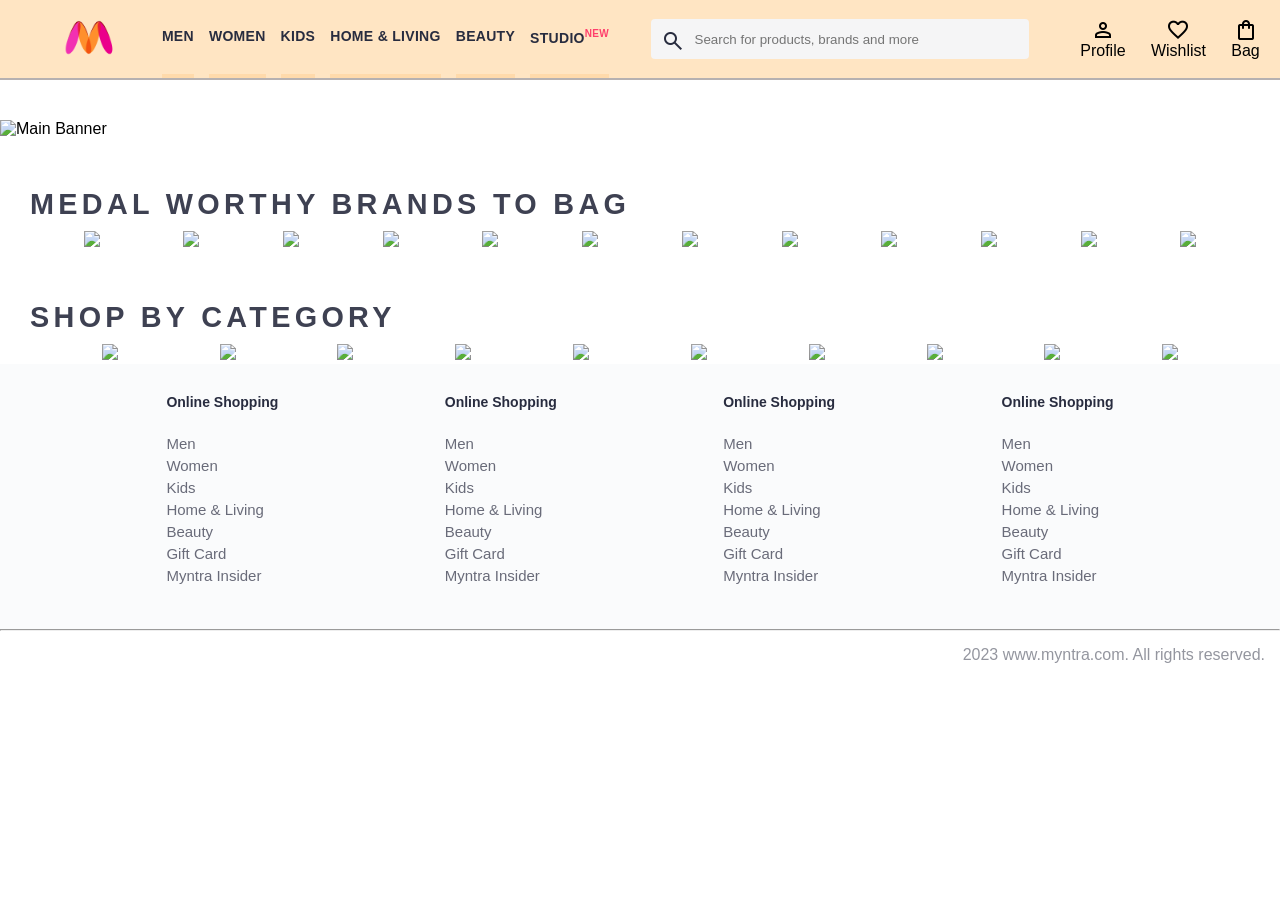
==== Myntra/index.html @ 78e8b0ec "few more previously done project" ====
<!DOCTYPE html>
<html lang="en">

<head>
    <meta charset="UTF-8">
    <meta name="viewport" content="width=device-width, initial-scale=1.0">
    <title>Myntra Clone -Yash Izate</title>
    <link rel="stylesheet" href="index.css">
    <link rel="stylesheet"
        href="https://fonts.googleapis.com/css2?family=Material+Symbols+Outlined:opsz,wght,FILL,GRAD@20..48,100..700,0..1,-50..200" />
</head>

<body>
    <header>
        <div class="logo_container">
            <a href="#"><img class="myntra_home" src="./Images/icons/myntra_logo.webp" alt="Myntra Home"></a>
        </div>
        <nav class="nav_bar">
            <a href="#">Men</a>
            <a href="#">Women</a>
            <a href="#">Kids</a>
            <a href="#">Home & Living</a>
            <a href="#">Beauty</a>
            <a href="#">Studio<sup>New</sup></a>
        </nav>
        <div class="search_bar">
            <span class="material-symbols-outlined search_icon">search</span>
            <input class="search_input" placeholder="Search for products, brands and more">
        </div>

        <div class="action_bar">
            <div class="action_container">
                <span class="material-symbols-outlined action_icon"> person </span>
                <span class="action_name">Profile</span>
            </div>
            <div class="action_container">
                <span class="material-symbols-outlined">favorite</span>
                <span class="action_name">Wishlist</span>
            </div>
            <div class="action_container">
                <span class="material-symbols-outlined">shopping_bag</span>
                <span class="action_name">Bag</span>
            </div>
        </div>
    </header>

    <main>
        <div class="banner_container">
            <img class="banner_image" src="/Images/icons/banner.jpg" alt="Main Banner">
        </div>
        <div class="category_heading">Medal Worthy Brands To Bag</div>
        <div class="category_items">
            <a href="#"><img class="sale_items" src="/Images/offers/1.png"></a>
            <a href="#"><img class="sale_items" src="/Images/offers/2.png"></a>
            <a href="#"><img class="sale_items" src="/Images/offers/3.png"></a>
            <a href="#"><img class="sale_items" src="/Images/offers/4.png"></a>
            <a href="#"><img class="sale_items" src="/Images/offers/5.png"></a>
            <a href="#"><img class="sale_items" src="/Images/offers/6.png"></a>
            <a href="#"><img class="sale_items" src="/Images/offers/7.png"></a>
            <a href="#"><img class="sale_items" src="/Images/offers/8.png"></a>
            <a href="#"><img class="sale_items" src="/Images/offers/9.png"></a>
            <a href="#"><img class="sale_items" src="/Images/offers/10.png"></a>
            <a href="#"><img class="sale_items" src="/Images/offers/11.png"></a>
            <a href="#"><img class="sale_items" src="/Images/offers/12.png"></a>
        </div>
        <div class="category_heading">Shop By Category</div>
        <div class="category_items">
            <a href="#"><img src="/Images/categories/1.jpg"></a>
            <a href="#"><img src="/Images/categories/2.jpg"></a>
            <a href="#"><img src="/Images/categories/3.jpg"></a>
            <a href="#"><img src="/Images/categories/4.jpg"></a>
            <a href="#"><img src="/Images/categories/5.jpg"></a>
            <a href="#"><img src="/Images/categories/6.jpg"></a>
            <a href="#"><img src="/Images/categories/7.jpg"></a>
            <a href="#"><img src="/Images/categories/8.jpg"></a>
            <a href="#"><img src="/Images/categories/9.jpg"></a>
            <a href="#"><img src="/Images/categories/10.jpg"></a>
        </div>
    </main>

    <footer>
        <div class="footer_container">
            <div class="footer_column">
                <h3>Online Shopping</h3>
                <a href="#">Men</a>
                <a href="#">Women</a>
                <a href="#">Kids</a>
                <a href="#">Home & Living</a>
                <a href="#">Beauty</a>
                <a href="#">Gift Card</a>
                <a href="#">Myntra Insider</a>
            </div>
            <div class="footer_column">
                <h3>Online Shopping</h3>
                <a href="#">Men</a>
                <a href="#">Women</a>
                <a href="#">Kids</a>
                <a href="#">Home & Living</a>
                <a href="#">Beauty</a>
                <a href="#">Gift Card</a>
                <a href="#">Myntra Insider</a>
            </div>
            <div class="footer_column">
                <h3>Online Shopping</h3>
                <a href="#">Men</a>
                <a href="#">Women</a>
                <a href="#">Kids</a>
                <a href="#">Home & Living</a>
                <a href="#">Beauty</a>
                <a href="#">Gift Card</a>
                <a href="#">Myntra Insider</a>
            </div>
            <div class="footer_column">
                <h3>Online Shopping</h3>
                <a href="#">Men</a>
                <a href="#">Women</a>
                <a href="#">Kids</a>
                <a href="#">Home & Living</a>
                <a href="#">Beauty</a>
                <a href="#">Gift Card</a>
                <a href="#">Myntra Insider</a>
            </div>

        </div>
        <hr>
        <div class="copyright"> 2023 www.myntra.com. All rights reserved.</div>
    </footer>

</body>

</html>
---- Myntra/index.css ----
* {
    margin: 0;
    padding: 0;
    box-sizing: border-box;
    font-family: Assistant, -apple-system, BlinkMacSystemFont, "Segoe UI", Roboto, Arial, Helvetica, sans-serif;
}

/* Css for header, navigation, action */
header {
    display: flex;
    height: 80px;
    background-color: rgb(255, 212, 156, 0.6);
    justify-content: space-between;
    align-items: center;
    border-bottom: 2px solid #b6b1b1;
    padding: 0 10px;
}

.myntra_home {
    height: 45px;
}

.logo_container {
    margin-left: 4%;
}

/* .action_bar {
    margin-right: 4%;
} */

.nav_bar {
    display: flex;
    justify-content: space-evenly;
    flex-wrap: wrap;
    gap: 15px;
}

.nav_bar a {
    font-size: 14px;
    letter-spacing: 0.3px;
    color: #282c3f;
    font-weight: 700;
    text-transform: uppercase;
    text-decoration: none;
    padding: 28px 0;
    border-bottom: 4.5px solid rgb(255, 212, 156, 0.6);

}

.nav_bar a:hover {
    border-bottom: 5px solid #f54e77;

}

.nav_bar a sup {
    color: #ff3f6c;
    font-size: 10px;
}

.search_bar {
    height: 40px;
    min-width: 200px;
    width: 30%;
    display: flex;
    align-items: center;
}

.search_icon {
    box-sizing: content-box;
    height: 20px;
    padding: 10px;
    background-color: #f5f5f6;
    color: #282c3f;
    font-weight: 300;
    border-radius: 4px 0 0 4px;
}

.search_input {
    height: 40px;
    background-color: #f5f5f6;
    color: #696e79;
    flex-grow: 1;
    border: 0;
    border-radius: 0 4px 4px 0;
}

.action_bar {
    display: flex;
    justify-content: space-evenly;
    min-width: 200px;
    gap: 15px;
}

.action_container {
    display: flex;
    flex-direction: column;
    align-items: center;
}

/*  css for main section */
.banner_container {
    margin: 40px 0;
}

.banner_image {
    width: 100%;
}

.category_heading {
    text-transform: uppercase;
    color: #3e4152;
    letter-spacing: 0.15em;
    font-size: 1.8em;
    margin: 50px 0 10px 30px;
    max-height: 5em;
    font-weight: 700;
}

.category_items {
    display: flex;
    flex-wrap: wrap;
    justify-content: space-evenly;
}

.sale_items {
    width: 100%;
    max-width: 250px;
}

.footer_container {
    padding: 30px 0 40px 0;
    background-color: #fafbfc;
    display: flex;
    justify-content: space-evenly;
    flex-wrap: wrap;
}

.footer_column h3 {
    color: #282c3f;
    font-size: 14px;
    margin-bottom: 25px;
}

.footer_column {
    display: flex;
    flex-direction: column;
}

.footer_column a {
    color: #696b79;
    font-size: 15px;
    text-decoration: none;
    padding-bottom: 5px;
}

.copyright {
    color: #94969f;
    text-align: end;
    padding: 15px;
}


@media (max-width: 768px) {
    header {
        flex-direction: column; /* Stack header items on small screens */
        height: auto;
        padding: 10px; /* Add padding for small screens */
    }

    .nav_bar {
        width: 100%;
        justify-content: space-around;
    }

    .search_bar {
        width: 100%;
        margin-top: 10px; /* Adjust spacing */
    }

    .action_bar {
        justify-content: space-around;
        width: 100%;
        margin-top: 10px;
    }
}
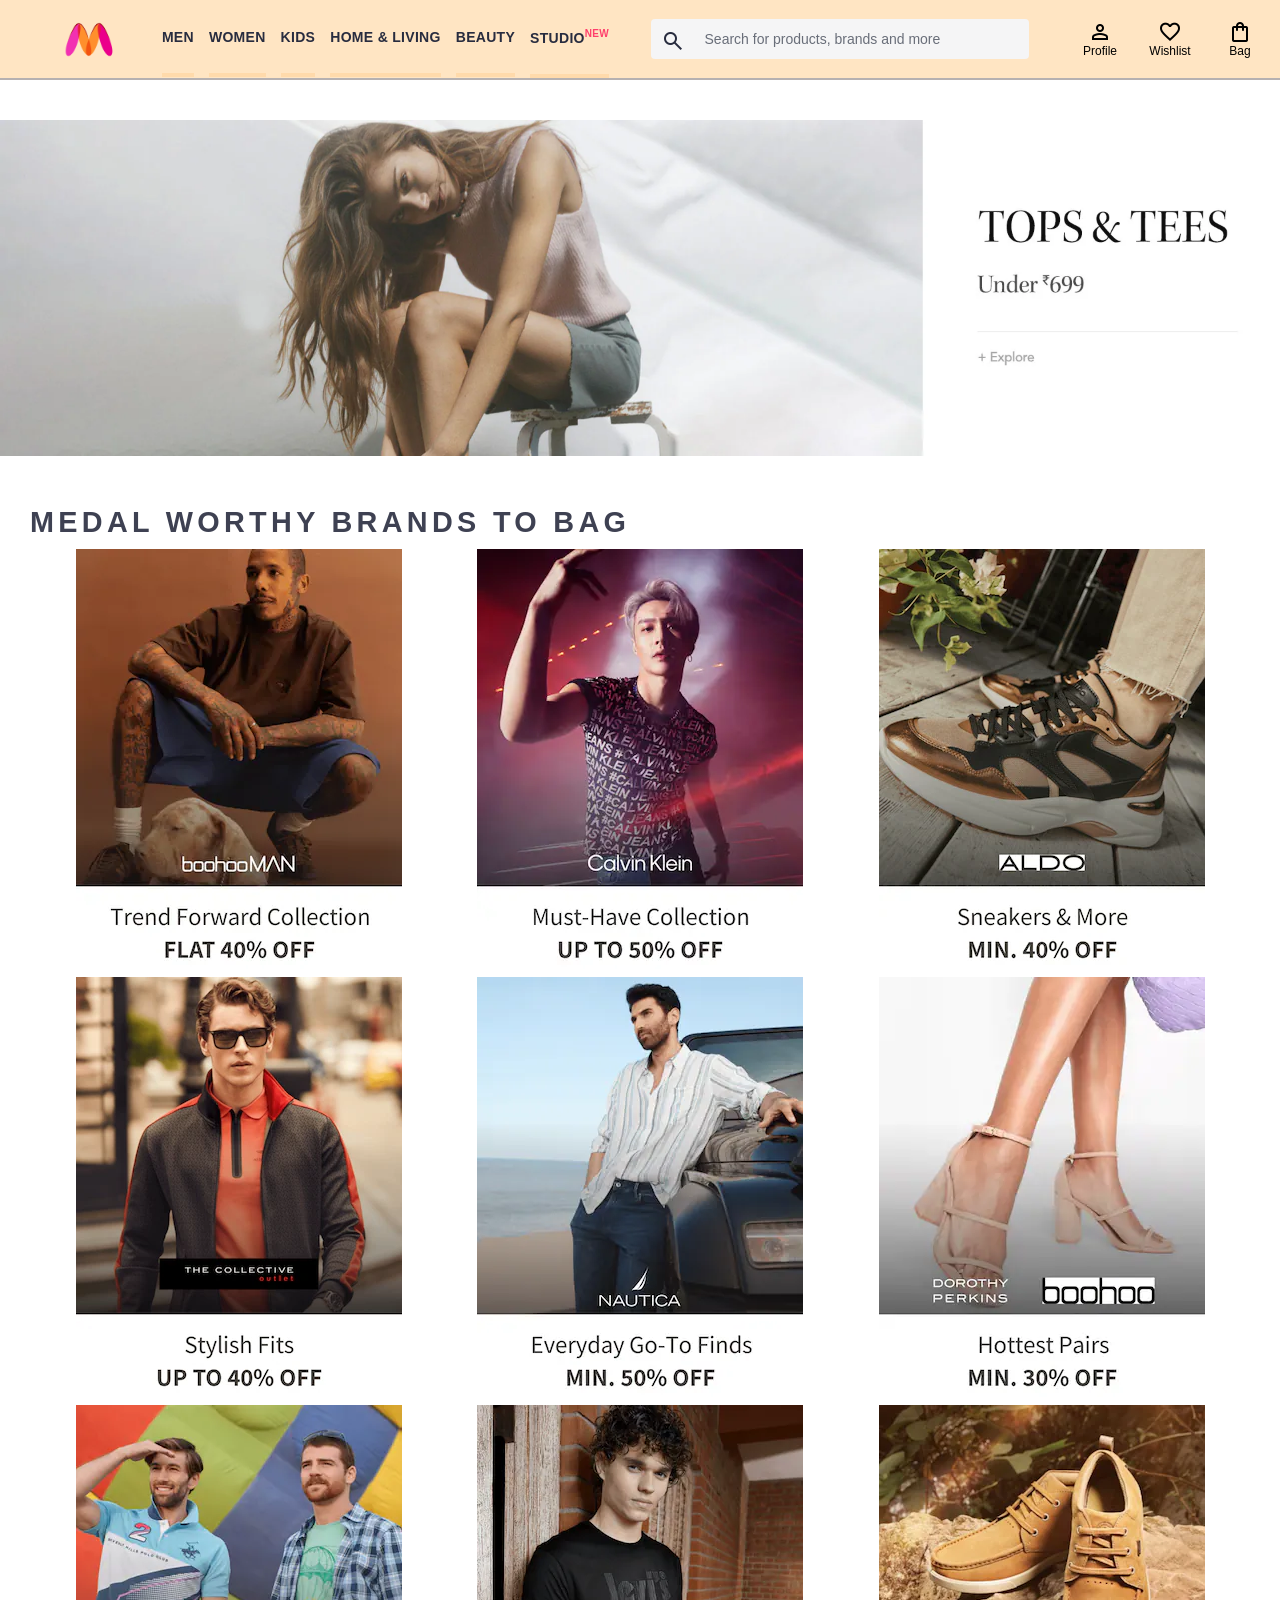
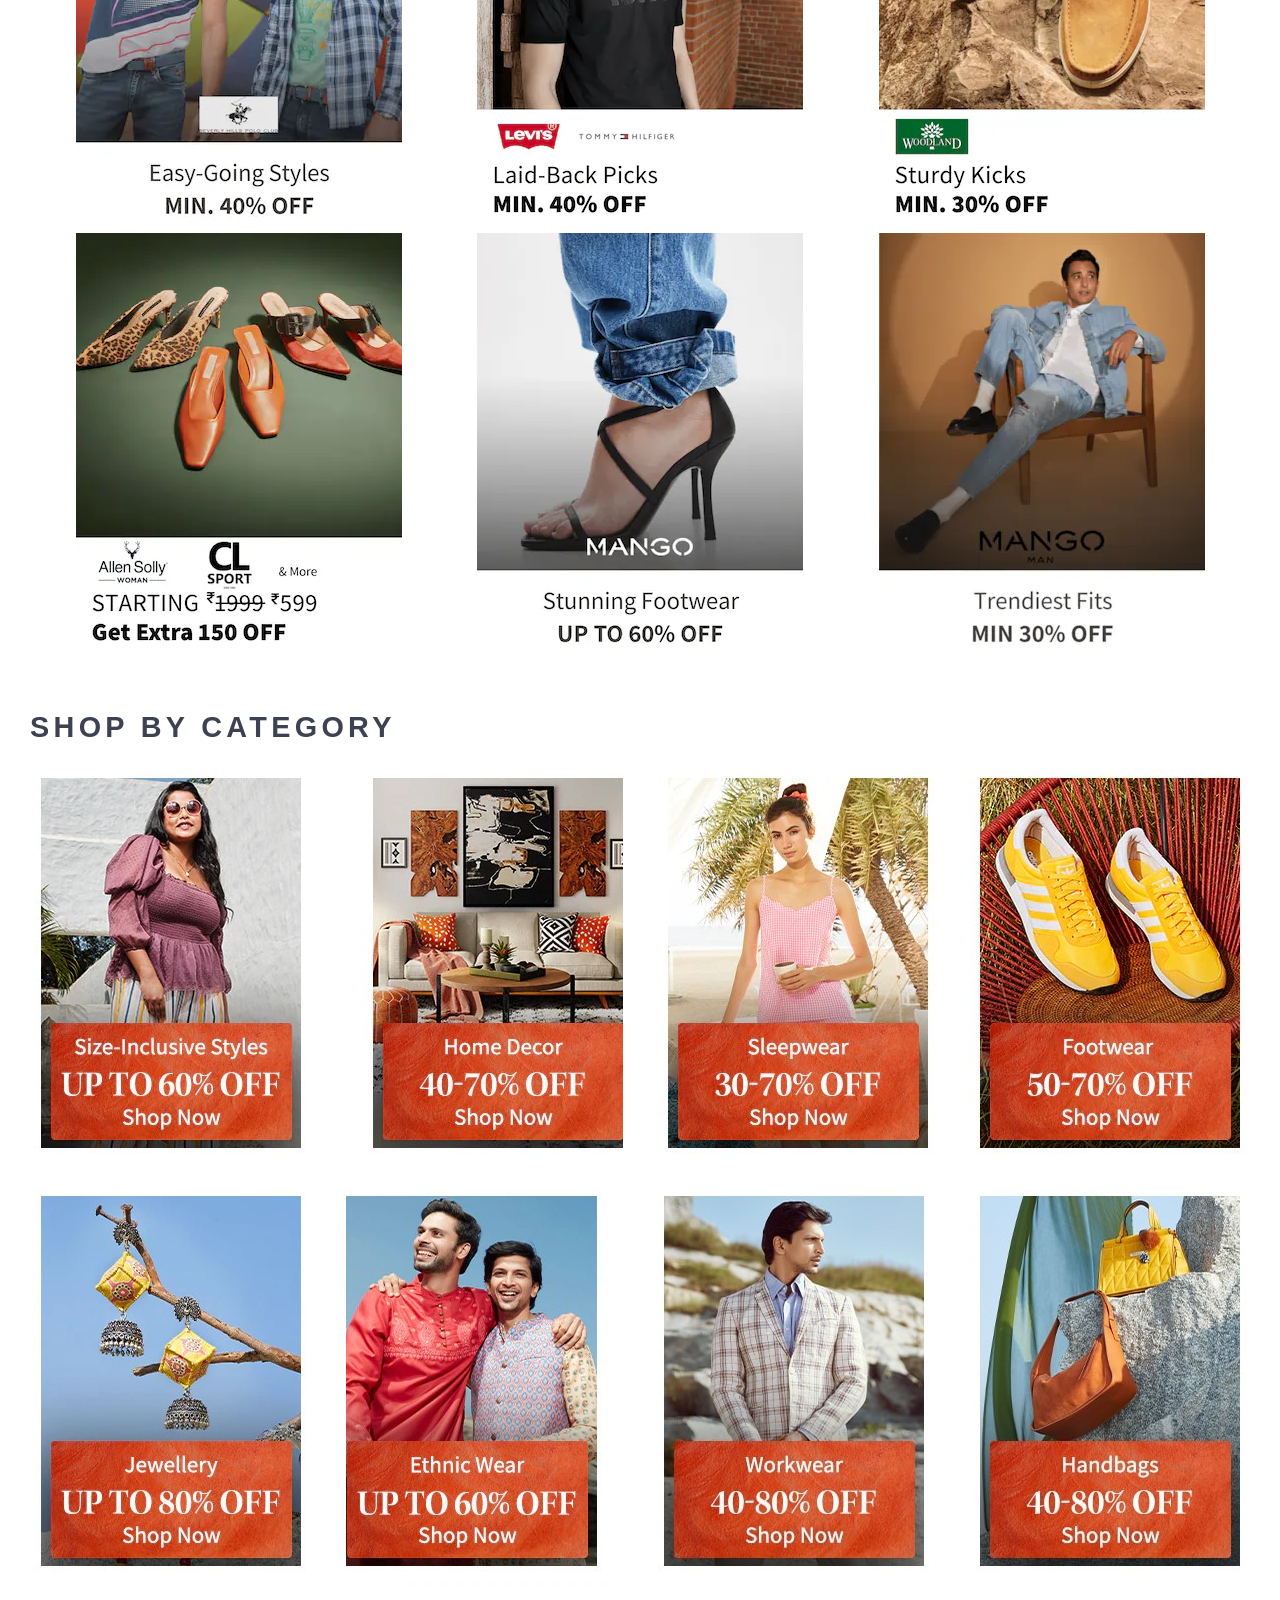
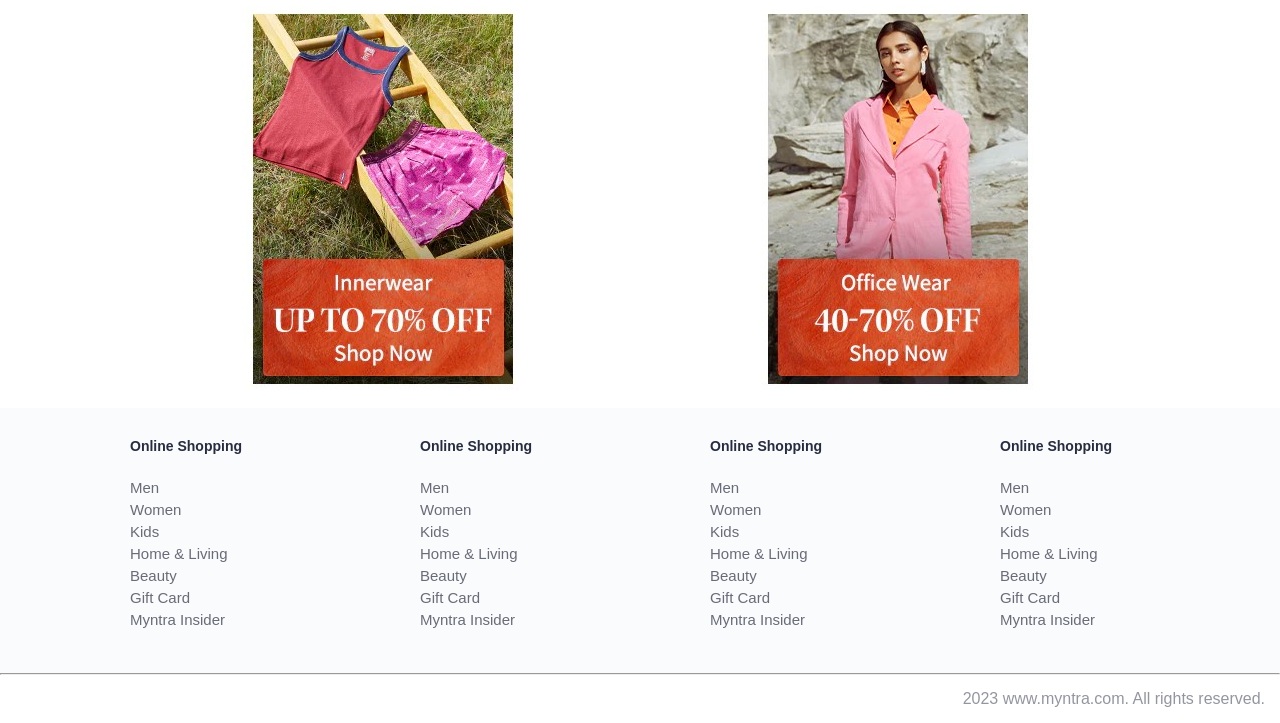
==== commit a96c007e: "fix 1" ====
--- a/Myntra/index.html
+++ b/Myntra/index.html
@@ -4,17 +4,24 @@
 <head>
     <meta charset="UTF-8">
     <meta name="viewport" content="width=device-width, initial-scale=1.0">
-    <title>Myntra Clone -Yash Izate</title>
+    <title>Myntra Clone - Yash Izate</title>
+
     <link rel="stylesheet" href="index.css">
+
     <link rel="stylesheet"
         href="https://fonts.googleapis.com/css2?family=Material+Symbols+Outlined:opsz,wght,FILL,GRAD@20..48,100..700,0..1,-50..200" />
 </head>
 
 <body>
+
     <header>
+
         <div class="logo_container">
-            <a href="#"><img class="myntra_home" src="./Images/icons/myntra_logo.webp" alt="Myntra Home"></a>
+            <a href="#">
+                <img class="myntra_home" src="./Images/icons/myntra_logo.webp" alt="Myntra Home">
+            </a>
         </div>
+
         <nav class="nav_bar">
             <a href="#">Men</a>
             <a href="#">Women</a>
@@ -23,63 +30,89 @@
             <a href="#">Beauty</a>
             <a href="#">Studio<sup>New</sup></a>
         </nav>
+
         <div class="search_bar">
             <span class="material-symbols-outlined search_icon">search</span>
             <input class="search_input" placeholder="Search for products, brands and more">
         </div>
 
         <div class="action_bar">
+
             <div class="action_container">
-                <span class="material-symbols-outlined action_icon"> person </span>
+                <span class="material-symbols-outlined action_icon">person</span>
                 <span class="action_name">Profile</span>
             </div>
+
             <div class="action_container">
                 <span class="material-symbols-outlined">favorite</span>
                 <span class="action_name">Wishlist</span>
             </div>
+
             <div class="action_container">
                 <span class="material-symbols-outlined">shopping_bag</span>
                 <span class="action_name">Bag</span>
             </div>
+
         </div>
+
     </header>
 
+
     <main>
+
         <div class="banner_container">
-            <img class="banner_image" src="/Images/icons/banner.jpg" alt="Main Banner">
+            <img class="banner_image" src="./Images/icons/banner.jpg" alt="Main Banner">
         </div>
-        <div class="category_heading">Medal Worthy Brands To Bag</div>
+
+
+        <div class="category_heading">
+            Medal Worthy Brands To Bag
+        </div>
+
         <div class="category_items">
-            <a href="#"><img class="sale_items" src="/Images/offers/1.png"></a>
-            <a href="#"><img class="sale_items" src="/Images/offers/2.png"></a>
-            <a href="#"><img class="sale_items" src="/Images/offers/3.png"></a>
-            <a href="#"><img class="sale_items" src="/Images/offers/4.png"></a>
-            <a href="#"><img class="sale_items" src="/Images/offers/5.png"></a>
-            <a href="#"><img class="sale_items" src="/Images/offers/6.png"></a>
-            <a href="#"><img class="sale_items" src="/Images/offers/7.png"></a>
-            <a href="#"><img class="sale_items" src="/Images/offers/8.png"></a>
-            <a href="#"><img class="sale_items" src="/Images/offers/9.png"></a>
-            <a href="#"><img class="sale_items" src="/Images/offers/10.png"></a>
-            <a href="#"><img class="sale_items" src="/Images/offers/11.png"></a>
-            <a href="#"><img class="sale_items" src="/Images/offers/12.png"></a>
+
+            <a href="#"><img class="sale_items" src="./Images/offers/1.png" alt=""></a>
+            <a href="#"><img class="sale_items" src="./Images/offers/2.png" alt=""></a>
+            <a href="#"><img class="sale_items" src="./Images/offers/3.png" alt=""></a>
+            <a href="#"><img class="sale_items" src="./Images/offers/4.png" alt=""></a>
+            <a href="#"><img class="sale_items" src="./Images/offers/5.png" alt=""></a>
+            <a href="#"><img class="sale_items" src="./Images/offers/6.png" alt=""></a>
+            <a href="#"><img class="sale_items" src="./Images/offers/7.png" alt=""></a>
+            <a href="#"><img class="sale_items" src="./Images/offers/8.png" alt=""></a>
+            <a href="#"><img class="sale_items" src="./Images/offers/9.png" alt=""></a>
+            <a href="#"><img class="sale_items" src="./Images/offers/10.png" alt=""></a>
+            <a href="#"><img class="sale_items" src="./Images/offers/11.png" alt=""></a>
+            <a href="#"><img class="sale_items" src="./Images/offers/12.png" alt=""></a>
+
         </div>
-        <div class="category_heading">Shop By Category</div>
+
+
+        <div class="category_heading">
+            Shop By Category
+        </div>
+
         <div class="category_items">
-            <a href="#"><img src="/Images/categories/1.jpg"></a>
-            <a href="#"><img src="/Images/categories/2.jpg"></a>
-            <a href="#"><img src="/Images/categories/3.jpg"></a>
-            <a href="#"><img src="/Images/categories/4.jpg"></a>
-            <a href="#"><img src="/Images/categories/5.jpg"></a>
-            <a href="#"><img src="/Images/categories/6.jpg"></a>
-            <a href="#"><img src="/Images/categories/7.jpg"></a>
-            <a href="#"><img src="/Images/categories/8.jpg"></a>
-            <a href="#"><img src="/Images/categories/9.jpg"></a>
-            <a href="#"><img src="/Images/categories/10.jpg"></a>
+
+            <a href="#"><img src="./Images/categories/1.jpg" alt=""></a>
+            <a href="#"><img src="./Images/categories/2.jpg" alt=""></a>
+            <a href="#"><img src="./Images/categories/3.jpg" alt=""></a>
+            <a href="#"><img src="./Images/categories/4.jpg" alt=""></a>
+            <a href="#"><img src="./Images/categories/5.jpg" alt=""></a>
+            <a href="#"><img src="./Images/categories/6.jpg" alt=""></a>
+            <a href="#"><img src="./Images/categories/7.jpg" alt=""></a>
+            <a href="#"><img src="./Images/categories/8.jpg" alt=""></a>
+            <a href="#"><img src="./Images/categories/9.jpg" alt=""></a>
+            <a href="#"><img src="./Images/categories/10.jpg" alt=""></a>
+
         </div>
+
     </main>
 
+
     <footer>
+
         <div class="footer_container">
+
             <div class="footer_column">
                 <h3>Online Shopping</h3>
                 <a href="#">Men</a>
@@ -90,6 +123,7 @@
                 <a href="#">Gift Card</a>
                 <a href="#">Myntra Insider</a>
             </div>
+
             <div class="footer_column">
                 <h3>Online Shopping</h3>
                 <a href="#">Men</a>
@@ -100,6 +134,7 @@
                 <a href="#">Gift Card</a>
                 <a href="#">Myntra Insider</a>
             </div>
+
             <div class="footer_column">
                 <h3>Online Shopping</h3>
                 <a href="#">Men</a>
@@ -110,6 +145,7 @@
                 <a href="#">Gift Card</a>
                 <a href="#">Myntra Insider</a>
             </div>
+
             <div class="footer_column">
                 <h3>Online Shopping</h3>
                 <a href="#">Men</a>
@@ -122,8 +158,13 @@
             </div>
 
         </div>
+
         <hr>
-        <div class="copyright"> 2023 www.myntra.com. All rights reserved.</div>
+
+        <div class="copyright">
+            2023 www.myntra.com. All rights reserved.
+        </div>
+
     </footer>
 
 </body>
--- a/Myntra/index.css
+++ b/Myntra/index.css
@@ -2,35 +2,56 @@
     margin: 0;
     padding: 0;
     box-sizing: border-box;
-    font-family: Assistant, -apple-system, BlinkMacSystemFont, "Segoe UI", Roboto, Arial, Helvetica, sans-serif;
-}
-
-/* Css for header, navigation, action */
+    font-family: Assistant, -apple-system, BlinkMacSystemFont, "Segoe UI",
+        Roboto, Arial, Helvetica, sans-serif;
+}
+
+html {
+    width: 100%;
+    overflow-x: hidden;
+}
+
+body {
+    width: 100%;
+    overflow-x: hidden;
+}
+
+
+/* =========================
+   HEADER
+   ========================= */
+
 header {
     display: flex;
-    height: 80px;
+    min-height: 80px;
     background-color: rgb(255, 212, 156, 0.6);
     justify-content: space-between;
     align-items: center;
     border-bottom: 2px solid #b6b1b1;
     padding: 0 10px;
+    gap: 15px;
+}
+
+.logo_container {
+    margin-left: 4%;
+    flex-shrink: 0;
 }
 
 .myntra_home {
     height: 45px;
-}
-
-.logo_container {
-    margin-left: 4%;
-}
-
-/* .action_bar {
-    margin-right: 4%;
-} */
+    width: auto;
+    display: block;
+}
+
+
+/* =========================
+   NAVIGATION
+   ========================= */
 
 .nav_bar {
     display: flex;
     justify-content: space-evenly;
+    align-items: center;
     flex-wrap: wrap;
     gap: 15px;
 }
@@ -44,12 +65,11 @@
     text-decoration: none;
     padding: 28px 0;
     border-bottom: 4.5px solid rgb(255, 212, 156, 0.6);
-
+    white-space: nowrap;
 }
 
 .nav_bar a:hover {
     border-bottom: 5px solid #f54e77;
-
 }
 
 .nav_bar a sup {
@@ -57,12 +77,18 @@
     font-size: 10px;
 }
 
+
+/* =========================
+   SEARCH BAR
+   ========================= */
+
 .search_bar {
     height: 40px;
-    min-width: 200px;
+    min-width: 0;
     width: 30%;
     display: flex;
     align-items: center;
+    flex-shrink: 1;
 }
 
 .search_icon {
@@ -73,38 +99,77 @@
     color: #282c3f;
     font-weight: 300;
     border-radius: 4px 0 0 4px;
+    flex-shrink: 0;
 }
 
 .search_input {
     height: 40px;
+    min-width: 0;
+    width: 100%;
     background-color: #f5f5f6;
     color: #696e79;
     flex-grow: 1;
     border: 0;
     border-radius: 0 4px 4px 0;
-}
+    padding: 0 10px;
+    font-size: 14px;
+    outline: none;
+}
+
+.search_input::placeholder {
+    color: #696e79;
+}
+
+
+/* =========================
+   ACTION BAR
+   ========================= */
 
 .action_bar {
     display: flex;
     justify-content: space-evenly;
+    align-items: center;
     min-width: 200px;
     gap: 15px;
+    flex-shrink: 0;
 }
 
 .action_container {
     display: flex;
     flex-direction: column;
     align-items: center;
-}
-
-/*  css for main section */
+    justify-content: center;
+    min-width: 50px;
+}
+
+.action_icon {
+    display: block;
+}
+
+.action_name {
+    font-size: 12px;
+}
+
+
+/* =========================
+   MAIN SECTION
+   ========================= */
+
 .banner_container {
+    width: 100%;
     margin: 40px 0;
 }
 
 .banner_image {
     width: 100%;
-}
+    height: auto;
+    display: block;
+}
+
+
+/* =========================
+   CATEGORY HEADINGS
+   ========================= */
 
 .category_heading {
     text-transform: uppercase;
@@ -116,10 +181,28 @@
     font-weight: 700;
 }
 
+
+/* =========================
+   CATEGORY ITEMS
+   ========================= */
+
 .category_items {
+    width: 100%;
     display: flex;
     flex-wrap: wrap;
     justify-content: space-evenly;
+    align-items: flex-start;
+}
+
+.category_items a {
+    display: block;
+    max-width: 100%;
+}
+
+.category_items img {
+    max-width: 100%;
+    height: auto;
+    display: block;
 }
 
 .sale_items {
@@ -127,23 +210,30 @@
     max-width: 250px;
 }
 
+
+/* =========================
+   FOOTER
+   ========================= */
+
 .footer_container {
-    padding: 30px 0 40px 0;
+    padding: 30px 20px 40px 20px;
     background-color: #fafbfc;
     display: flex;
     justify-content: space-evenly;
     flex-wrap: wrap;
+    gap: 30px;
+}
+
+.footer_column {
+    display: flex;
+    flex-direction: column;
+    min-width: 150px;
 }
 
 .footer_column h3 {
     color: #282c3f;
     font-size: 14px;
     margin-bottom: 25px;
-}
-
-.footer_column {
-    display: flex;
-    flex-direction: column;
 }
 
 .footer_column a {
@@ -153,6 +243,10 @@
     padding-bottom: 5px;
 }
 
+.footer_column a:hover {
+    color: #282c3f;
+}
+
 .copyright {
     color: #94969f;
     text-align: end;
@@ -160,26 +254,285 @@
 }
 
 
+/* =========================
+   TABLET
+   ========================= */
+
+@media (max-width: 1024px) {
+
+    header {
+        gap: 10px;
+    }
+
+    .logo_container {
+        margin-left: 2%;
+    }
+
+    .nav_bar {
+        gap: 10px;
+    }
+
+    .nav_bar a {
+        font-size: 13px;
+    }
+
+    .search_bar {
+        width: 25%;
+    }
+
+    .action_bar {
+        min-width: 170px;
+        gap: 8px;
+    }
+
+    .category_heading {
+        font-size: 1.6em;
+        margin-left: 25px;
+    }
+
+    .footer_container {
+        gap: 25px;
+    }
+}
+
+
+/* =========================
+   MOBILE
+   ========================= */
+
 @media (max-width: 768px) {
+
     header {
-        flex-direction: column; /* Stack header items on small screens */
+        flex-direction: column;
         height: auto;
-        padding: 10px; /* Add padding for small screens */
-    }
+        min-height: auto;
+        padding: 15px 10px;
+        gap: 15px;
+    }
+
+
+    /* Logo */
+
+    .logo_container {
+        margin-left: 0;
+    }
+
+    .myntra_home {
+        height: 45px;
+    }
+
+
+    /* Navigation */
 
     .nav_bar {
         width: 100%;
-        justify-content: space-around;
-    }
+        justify-content: center;
+        gap: 8px 18px;
+    }
+
+    .nav_bar a {
+        font-size: 12px;
+        padding: 8px 0;
+        border-bottom: 3px solid rgb(255, 212, 156, 0.6);
+    }
+
+    .nav_bar a:hover {
+        border-bottom: 3px solid #f54e77;
+    }
+
+
+    /* Search */
 
     .search_bar {
         width: 100%;
-        margin-top: 10px; /* Adjust spacing */
-    }
+        height: 40px;
+        margin-top: 0;
+    }
+
+    .search_input {
+        font-size: 13px;
+    }
+
+
+    /* Actions */
 
     .action_bar {
+        width: 100%;
+        min-width: 0;
         justify-content: space-around;
-        width: 100%;
-        margin-top: 10px;
-    }
-}
+        gap: 10px;
+        margin-top: 0;
+    }
+
+
+    /* Banner */
+
+    .banner_container {
+        margin: 20px 0;
+    }
+
+
+    /* Headings */
+
+    .category_heading {
+        font-size: 1.35em;
+        letter-spacing: 0.1em;
+        margin: 35px 15px 15px 15px;
+        line-height: 1.4;
+        max-height: none;
+    }
+
+
+    /* Category images */
+
+    .category_items {
+        gap: 10px 0;
+    }
+
+    .sale_items {
+        max-width: 180px;
+    }
+
+
+    /* Footer */
+
+    .footer_container {
+        padding: 30px 15px;
+        gap: 30px 20px;
+        justify-content: space-around;
+    }
+
+    .footer_column {
+        width: 40%;
+        min-width: 130px;
+    }
+
+    .footer_column h3 {
+        margin-bottom: 15px;
+    }
+
+    .footer_column a {
+        font-size: 14px;
+    }
+
+    .copyright {
+        font-size: 12px;
+        text-align: center;
+        padding: 15px 10px;
+    }
+}
+
+
+/* =========================
+   SMALL MOBILE
+   ========================= */
+
+@media (max-width: 480px) {
+
+    header {
+        padding: 12px 8px;
+        gap: 12px;
+    }
+
+    .myntra_home {
+        height: 40px;
+    }
+
+
+    /* Navigation */
+
+    .nav_bar {
+        gap: 6px 12px;
+    }
+
+    .nav_bar a {
+        font-size: 11px;
+        letter-spacing: 0.2px;
+    }
+
+    .nav_bar a sup {
+        font-size: 8px;
+    }
+
+
+    /* Search */
+
+    .search_bar {
+        height: 38px;
+    }
+
+    .search_icon {
+        height: 18px;
+        padding: 10px;
+    }
+
+    .search_input {
+        height: 38px;
+        font-size: 12px;
+    }
+
+
+    /* Actions */
+
+    .action_bar {
+        gap: 5px;
+    }
+
+    .action_container {
+        min-width: 45px;
+    }
+
+    .action_name {
+        font-size: 11px;
+    }
+
+
+    /* Banner */
+
+    .banner_container {
+        margin: 15px 0;
+    }
+
+
+    /* Headings */
+
+    .category_heading {
+        font-size: 1.15em;
+        letter-spacing: 0.08em;
+        margin: 30px 12px 12px 12px;
+    }
+
+
+    /* Offers */
+
+    .sale_items {
+        max-width: 150px;
+    }
+
+
+    /* Footer */
+
+    .footer_container {
+        padding: 25px 10px;
+        gap: 25px 10px;
+    }
+
+    .footer_column {
+        width: 45%;
+        min-width: 120px;
+    }
+
+    .footer_column h3 {
+        font-size: 13px;
+        margin-bottom: 12px;
+    }
+
+    .footer_column a {
+        font-size: 13px;
+        padding-bottom: 4px;
+    }
+
+    .copyright {
+        font-size: 11px;
+    }
+}
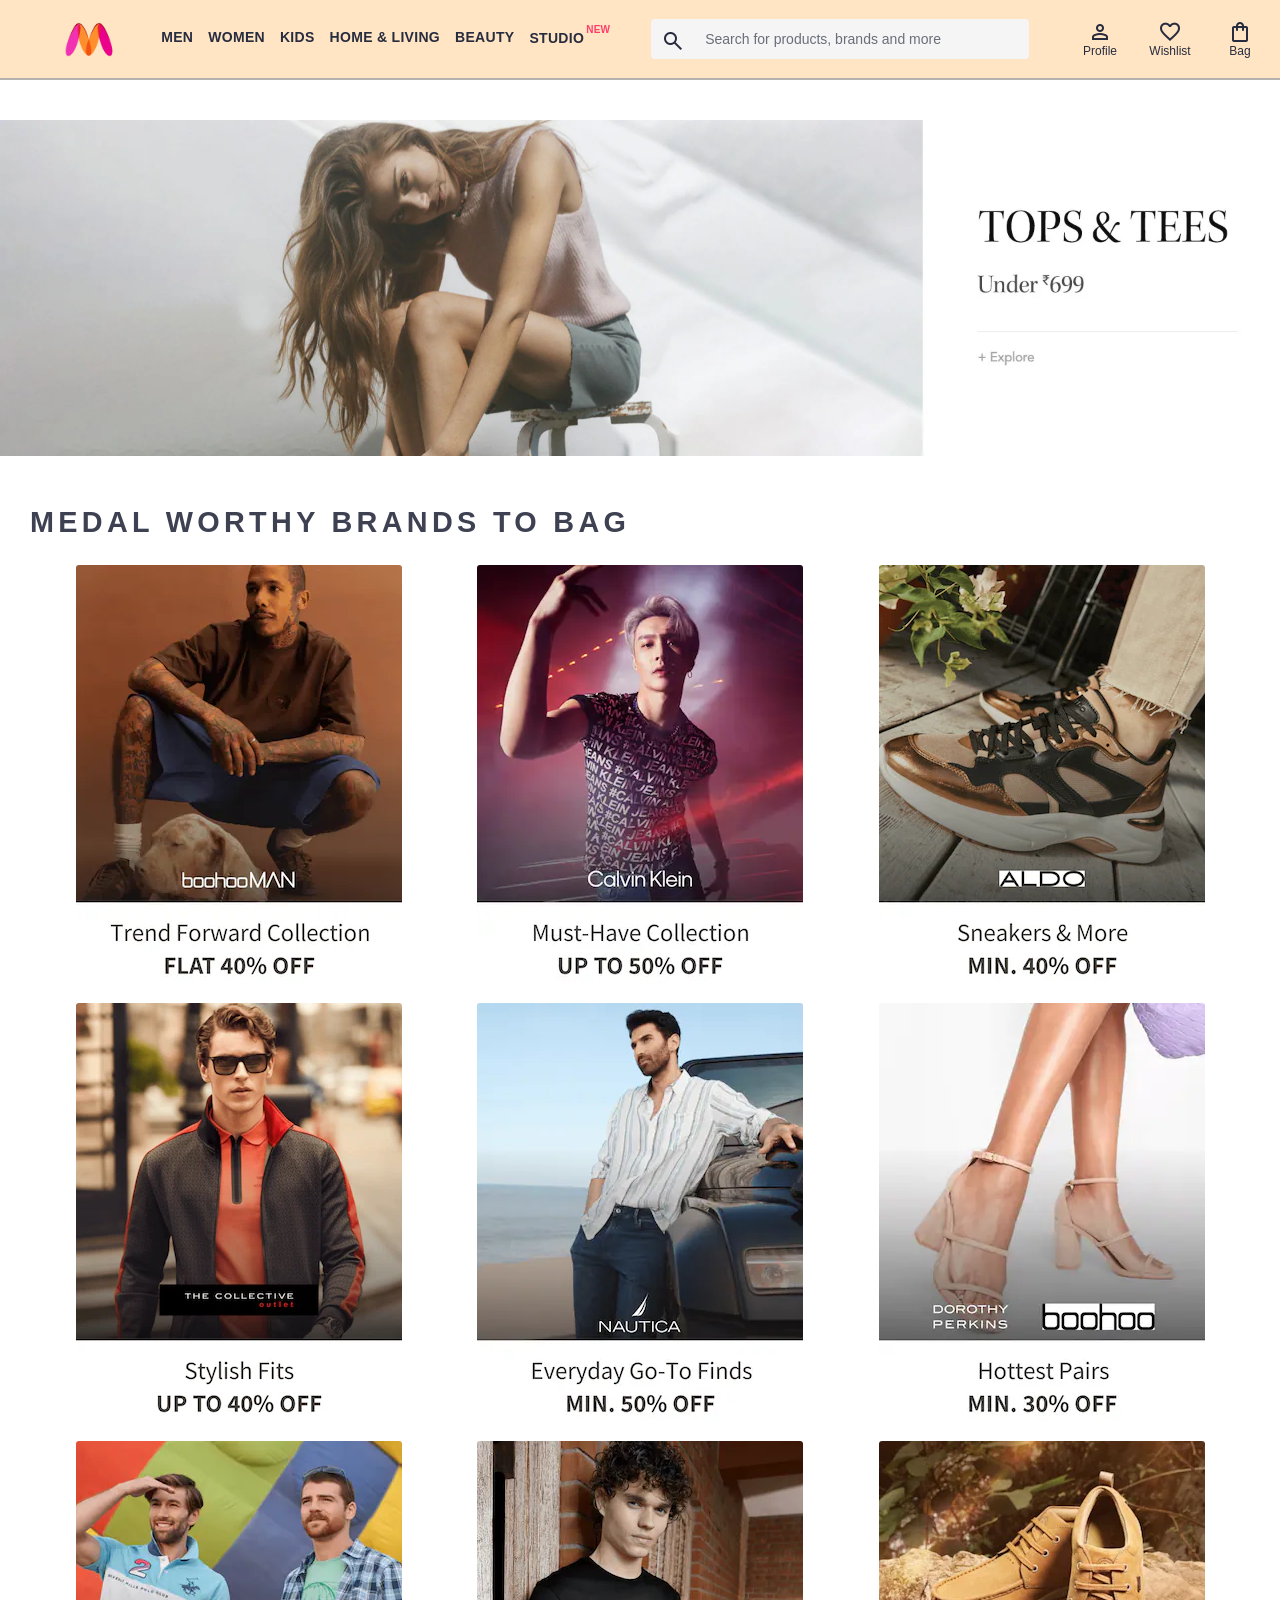
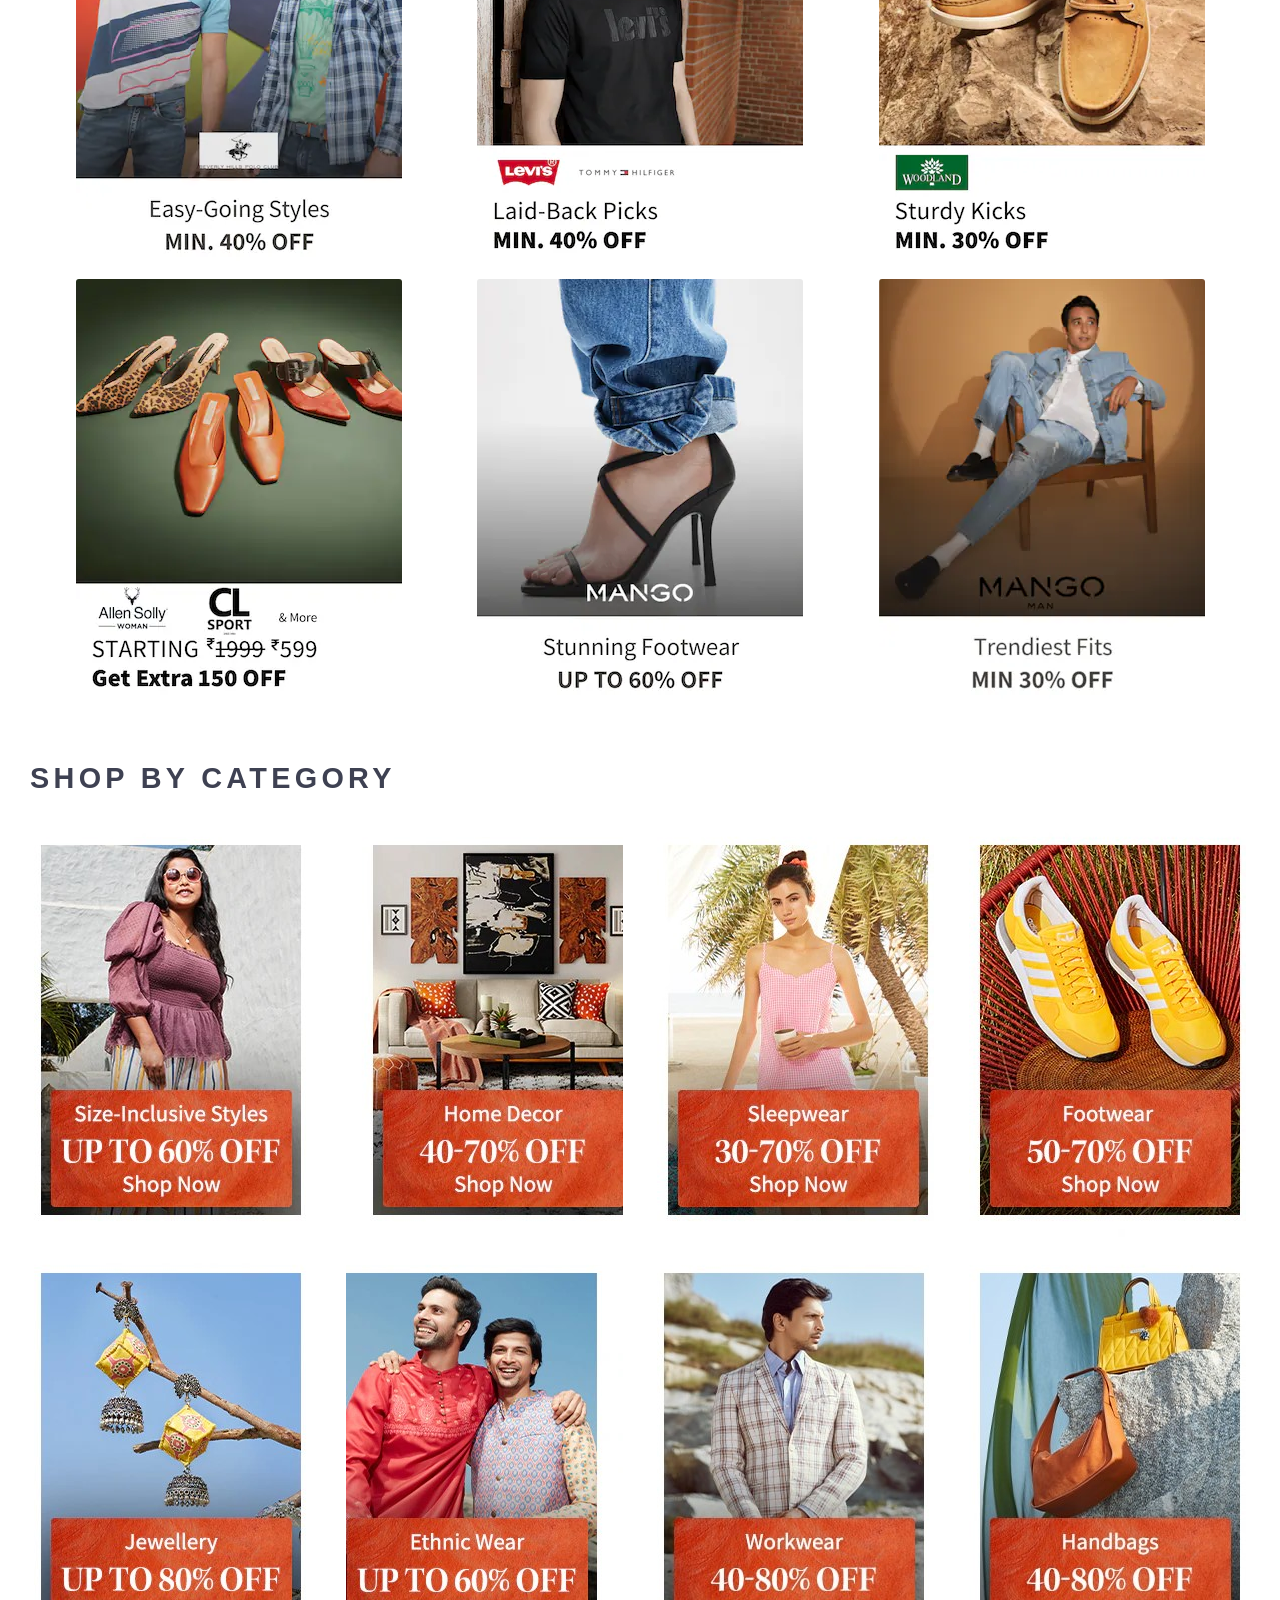
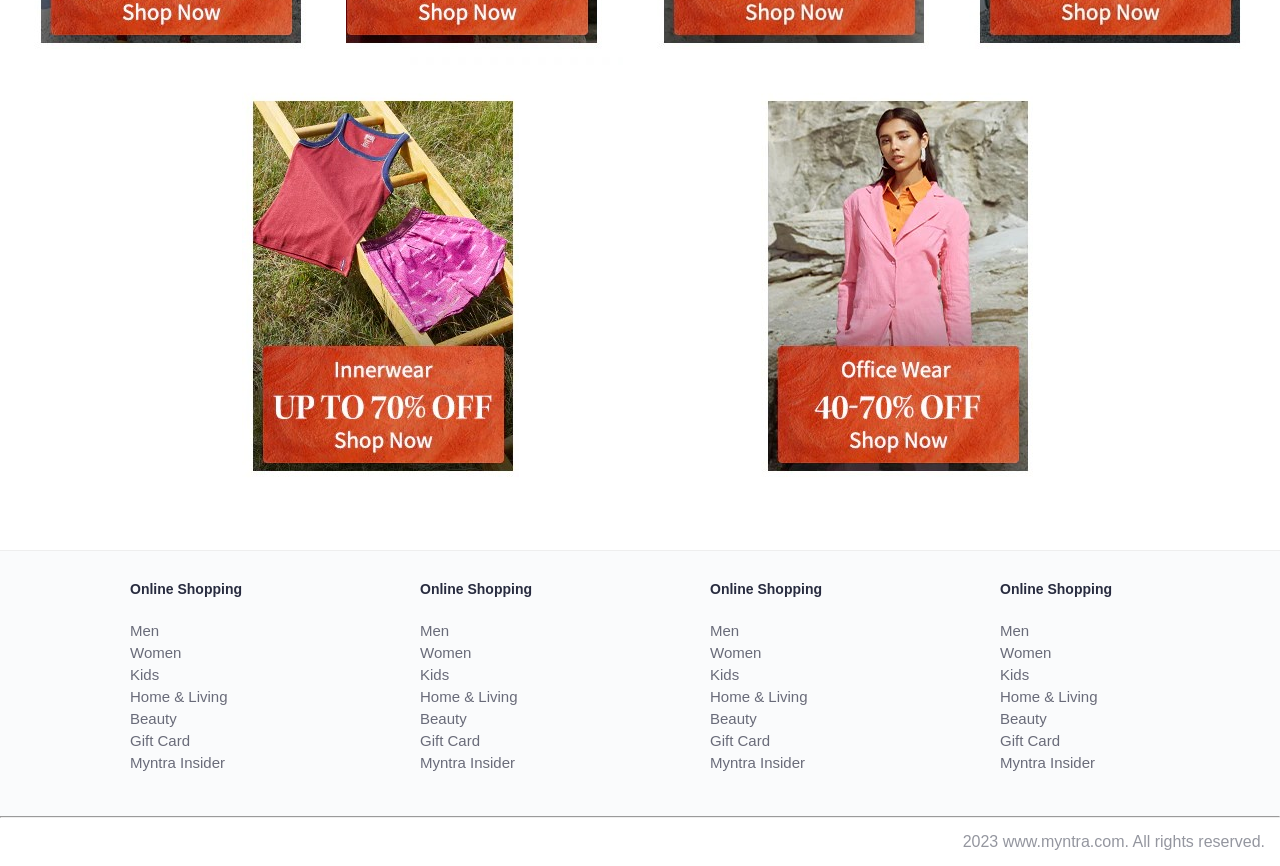
==== commit 481be247: "fix 2" ====
--- a/Myntra/index.html
+++ b/Myntra/index.html
@@ -166,7 +166,7 @@
         </div>
 
     </footer>
-
+    <script src="index.js"></script>
 </body>
 
 </html>
--- a/Myntra/index.css
+++ b/Myntra/index.css
@@ -1,3 +1,7 @@
+/* =========================================================
+   GLOBAL RESET
+   ========================================================= */
+
 * {
     margin: 0;
     padding: 0;
@@ -8,18 +12,40 @@
 
 html {
     width: 100%;
+    scroll-behavior: smooth;
     overflow-x: hidden;
 }
 
 body {
     width: 100%;
     overflow-x: hidden;
-}
-
-
-/* =========================
+    color: #282c3f;
+    background-color: #ffffff;
+}
+
+
+/* =========================================================
+   PAGE LOAD ANIMATION
+   ========================================================= */
+
+body {
+    animation: pageFadeIn 0.7s ease-out;
+}
+
+@keyframes pageFadeIn {
+    from {
+        opacity: 0;
+    }
+
+    to {
+        opacity: 1;
+    }
+}
+
+
+/* =========================================================
    HEADER
-   ========================= */
+   ========================================================= */
 
 header {
     display: flex;
@@ -30,7 +56,34 @@
     border-bottom: 2px solid #b6b1b1;
     padding: 0 10px;
     gap: 15px;
-}
+
+    /*
+        Keeps the header available while scrolling.
+        The slight blur gives it a modern e-commerce feel.
+    */
+    position: sticky;
+    top: 0;
+    z-index: 1000;
+
+    backdrop-filter: blur(10px);
+    -webkit-backdrop-filter: blur(10px);
+
+    transition:
+        background-color 0.3s ease,
+        box-shadow 0.3s ease;
+}
+
+
+/* Header subtle hover/focus feel */
+
+header:hover {
+    background-color: rgba(255, 212, 156, 0.75);
+}
+
+
+/* =========================================================
+   LOGO
+   ========================================================= */
 
 .logo_container {
     margin-left: 4%;
@@ -41,12 +94,21 @@
     height: 45px;
     width: auto;
     display: block;
-}
-
-
-/* =========================
+
+    transition:
+        transform 0.3s ease,
+        filter 0.3s ease;
+}
+
+.myntra_home:hover {
+    transform: scale(1.08);
+    filter: drop-shadow(0 4px 6px rgba(0, 0, 0, 0.12));
+}
+
+
+/* =========================================================
    NAVIGATION
-   ========================= */
+   ========================================================= */
 
 .nav_bar {
     display: flex;
@@ -57,80 +119,184 @@
 }
 
 .nav_bar a {
+    position: relative;
+
     font-size: 14px;
     letter-spacing: 0.3px;
     color: #282c3f;
     font-weight: 700;
     text-transform: uppercase;
     text-decoration: none;
+
     padding: 28px 0;
-    border-bottom: 4.5px solid rgb(255, 212, 156, 0.6);
+
+    border-bottom: 4.5px solid transparent;
+
     white-space: nowrap;
+
+    transition:
+        color 0.25s ease,
+        transform 0.25s ease;
+}
+
+
+/*
+    Instead of abruptly changing the border,
+    create an animated underline.
+*/
+
+.nav_bar a::after {
+    content: "";
+
+    position: absolute;
+    left: 0;
+    bottom: 0;
+
+    width: 0;
+    height: 4px;
+
+    background-color: #f54e77;
+
+    transition: width 0.3s ease;
 }
 
 .nav_bar a:hover {
-    border-bottom: 5px solid #f54e77;
-}
+    color: #f54e77;
+    transform: translateY(-2px);
+}
+
+.nav_bar a:hover::after {
+    width: 100%;
+}
+
+
+/* New badge */
 
 .nav_bar a sup {
     color: #ff3f6c;
     font-size: 10px;
-}
-
-
-/* =========================
+
+    position: relative;
+    top: -4px;
+    margin-left: 2px;
+
+    transition: transform 0.25s ease;
+}
+
+.nav_bar a:hover sup {
+    transform: translateY(-2px);
+}
+
+
+/* =========================================================
    SEARCH BAR
-   ========================= */
+   ========================================================= */
 
 .search_bar {
     height: 40px;
     min-width: 0;
     width: 30%;
+
     display: flex;
     align-items: center;
+
     flex-shrink: 1;
+
+    transition:
+        transform 0.3s ease,
+        box-shadow 0.3s ease;
 }
 
 .search_icon {
     box-sizing: content-box;
+
     height: 20px;
     padding: 10px;
+
     background-color: #f5f5f6;
     color: #282c3f;
+
     font-weight: 300;
+
     border-radius: 4px 0 0 4px;
+
     flex-shrink: 0;
+
+    transition:
+        color 0.3s ease,
+        background-color 0.3s ease;
 }
 
 .search_input {
     height: 40px;
     min-width: 0;
     width: 100%;
+
     background-color: #f5f5f6;
     color: #696e79;
+
     flex-grow: 1;
+
     border: 0;
     border-radius: 0 4px 4px 0;
+
     padding: 0 10px;
+
     font-size: 14px;
+
     outline: none;
+
+    transition:
+        background-color 0.3s ease,
+        box-shadow 0.3s ease;
+}
+
+
+/*
+    The :focus-within selector activates the entire search
+    container when the input is selected.
+*/
+
+.search_bar:focus-within {
+    transform: scale(1.02);
+}
+
+.search_bar:focus-within .search_icon {
+    color: #ff3f6c;
+    background-color: #eeeeef;
+}
+
+.search_bar:focus-within .search_input {
+    background-color: #ffffff;
+
+    box-shadow:
+        0 0 0 1px rgba(255, 63, 108, 0.25),
+        0 4px 12px rgba(0, 0, 0, 0.08);
 }
 
 .search_input::placeholder {
     color: #696e79;
-}
-
-
-/* =========================
+
+    transition: opacity 0.25s ease;
+}
+
+.search_input:focus::placeholder {
+    opacity: 0.45;
+}
+
+
+/* =========================================================
    ACTION BAR
-   ========================= */
+   ========================================================= */
 
 .action_bar {
     display: flex;
     justify-content: space-evenly;
     align-items: center;
+
     min-width: 200px;
     gap: 15px;
+
     flex-shrink: 0;
 }
 
@@ -139,71 +305,228 @@
     flex-direction: column;
     align-items: center;
     justify-content: center;
+
     min-width: 50px;
-}
-
-.action_icon {
-    display: block;
+
+    cursor: pointer;
+
+    transition:
+        transform 0.25s ease,
+        color 0.25s ease;
+}
+
+.action_container span:first-child {
+    transition:
+        transform 0.3s ease,
+        color 0.3s ease;
+}
+
+.action_container:hover {
+    color: #ff3f6c;
+    transform: translateY(-3px);
+}
+
+.action_container:hover span:first-child {
+    transform: scale(1.15);
+    color: #ff3f6c;
 }
 
 .action_name {
     font-size: 12px;
-}
-
-
-/* =========================
-   MAIN SECTION
-   ========================= */
+
+    transition:
+        color 0.25s ease;
+}
+
+
+/* =========================================================
+   MAIN / BANNER
+   ========================================================= */
 
 .banner_container {
     width: 100%;
     margin: 40px 0;
+
+    overflow: hidden;
+
+    /*
+        Gives the banner a clean entrance.
+    */
+    animation: bannerEntrance 0.9s ease-out;
+}
+
+@keyframes bannerEntrance {
+    from {
+        opacity: 0;
+        transform: translateY(15px);
+    }
+
+    to {
+        opacity: 1;
+        transform: translateY(0);
+    }
 }
 
 .banner_image {
     width: 100%;
     height: auto;
+
     display: block;
-}
-
-
-/* =========================
+
+    transition:
+        transform 0.6s cubic-bezier(0.2, 0.8, 0.2, 1),
+        filter 0.4s ease;
+}
+
+
+/*
+    Very subtle zoom.
+    It activates only when the user interacts with the banner.
+*/
+
+.banner_container:hover .banner_image {
+    transform: scale(1.015);
+}
+
+
+/* =========================================================
    CATEGORY HEADINGS
-   ========================= */
+   ========================================================= */
 
 .category_heading {
     text-transform: uppercase;
+
     color: #3e4152;
+
     letter-spacing: 0.15em;
+
     font-size: 1.8em;
+
     margin: 50px 0 10px 30px;
+
     max-height: 5em;
+
     font-weight: 700;
-}
-
-
-/* =========================
+
+    position: relative;
+
+    /*
+        Heading entrance animation.
+    */
+  
+}
+
+
+/*
+    Small animated accent underneath the heading.
+*/
+
+.category_heading::after {
+    content: "";
+
+    display: block;
+
+    width: 0;
+    height: 3px;
+
+    background-color: #ff3f6c;
+
+    margin-top: 8px;
+
+    transition: width 0.45s ease;
+}
+
+.category_heading:hover::after {
+    width: 70px;
+}
+
+
+/* =========================================================
    CATEGORY ITEMS
-   ========================= */
+   ========================================================= */
 
 .category_items {
     width: 100%;
+
     display: flex;
     flex-wrap: wrap;
+
     justify-content: space-evenly;
     align-items: flex-start;
+
+    gap: 10px 0;
+
+    padding: 5px 0;
 }
 
 .category_items a {
     display: block;
+
     max-width: 100%;
-}
+
+    /*
+        Prevents the transformed image from affecting layout.
+    */
+    overflow: hidden;
+
+    position: relative;
+
+    border-radius: 3px;
+
+    transition:
+        transform 0.3s ease,
+        box-shadow 0.3s ease;
+}
+
+
+/*
+    The actual image transition.
+*/
 
 .category_items img {
     max-width: 100%;
     height: auto;
+
     display: block;
-}
+
+    transition:
+        transform 0.5s cubic-bezier(0.2, 0.8, 0.2, 1),
+        filter 0.4s ease;
+}
+
+
+/*
+    Card hover effect.
+
+    This applies to BOTH your offers and category images
+    because both are inside .category_items.
+*/
+
+.category_items a:hover {
+    transform: translateY(-7px);
+
+    box-shadow:
+        0 10px 25px rgba(0, 0, 0, 0.12);
+}
+
+.category_items a:hover img {
+    transform: scale(1.06);
+}
+
+
+/*
+    Slightly darker image while hovering.
+    This makes the zoom feel intentional rather than random.
+*/
+
+.category_items a:hover img {
+    filter: brightness(0.97);
+}
+
+
+/* =========================================================
+   OFFER ITEMS
+   ========================================================= */
 
 .sale_items {
     width: 100%;
@@ -211,52 +534,97 @@
 }
 
 
-/* =========================
+/* =========================================================
    FOOTER
-   ========================= */
+   ========================================================= */
 
 .footer_container {
     padding: 30px 20px 40px 20px;
+
     background-color: #fafbfc;
+
     display: flex;
     justify-content: space-evenly;
     flex-wrap: wrap;
+
     gap: 30px;
+
+    margin-top: 50px;
+
+    /*
+        Subtle separation from the content.
+    */
+    border-top: 1px solid #eeeeee;
 }
 
 .footer_column {
     display: flex;
     flex-direction: column;
+
     min-width: 150px;
 }
 
 .footer_column h3 {
     color: #282c3f;
+
     font-size: 14px;
+
     margin-bottom: 25px;
+
+    transition:
+        color 0.25s ease,
+        transform 0.25s ease;
+}
+
+.footer_column:hover h3 {
+    color: #ff3f6c;
+    transform: translateX(3px);
 }
 
 .footer_column a {
     color: #696b79;
+
     font-size: 15px;
+
     text-decoration: none;
+
     padding-bottom: 5px;
+
+    transition:
+        color 0.25s ease,
+        transform 0.25s ease;
 }
 
 .footer_column a:hover {
-    color: #282c3f;
-}
+    color: #ff3f6c;
+
+    transform: translateX(5px);
+}
+
+
+/* =========================================================
+   COPYRIGHT
+   ========================================================= */
 
 .copyright {
     color: #94969f;
+
     text-align: end;
+
     padding: 15px;
-}
-
-
-/* =========================
+
+    transition:
+        color 0.25s ease;
+}
+
+.copyright:hover {
+    color: #696b79;
+}
+
+
+/* =========================================================
    TABLET
-   ========================= */
+   ========================================================= */
 
 @media (max-width: 1024px) {
 
@@ -296,17 +664,20 @@
 }
 
 
-/* =========================
+/* =========================================================
    MOBILE
-   ========================= */
+   ========================================================= */
 
 @media (max-width: 768px) {
 
     header {
         flex-direction: column;
+
         height: auto;
         min-height: auto;
+
         padding: 15px 10px;
+
         gap: 15px;
     }
 
@@ -326,18 +697,22 @@
 
     .nav_bar {
         width: 100%;
+
         justify-content: center;
+
         gap: 8px 18px;
     }
 
     .nav_bar a {
         font-size: 12px;
+
         padding: 8px 0;
-        border-bottom: 3px solid rgb(255, 212, 156, 0.6);
-    }
-
-    .nav_bar a:hover {
-        border-bottom: 3px solid #f54e77;
+
+        border-bottom: 3px solid transparent;
+    }
+
+    .nav_bar a::after {
+        height: 3px;
     }
 
 
@@ -345,8 +720,14 @@
 
     .search_bar {
         width: 100%;
+
         height: 40px;
+
         margin-top: 0;
+    }
+
+    .search_bar:focus-within {
+        transform: scale(1);
     }
 
     .search_input {
@@ -358,9 +739,13 @@
 
     .action_bar {
         width: 100%;
+
         min-width: 0;
+
         justify-content: space-around;
+
         gap: 10px;
+
         margin-top: 0;
     }
 
@@ -371,14 +756,27 @@
         margin: 20px 0;
     }
 
+    /*
+        Smaller zoom on mobile so the banner
+        doesn't feel too aggressive.
+    */
+
+    .banner_container:hover .banner_image {
+        transform: scale(1.008);
+    }
+
 
     /* Headings */
 
     .category_heading {
         font-size: 1.35em;
+
         letter-spacing: 0.1em;
+
         margin: 35px 15px 15px 15px;
+
         line-height: 1.4;
+
         max-height: none;
     }
 
@@ -389,6 +787,17 @@
         gap: 10px 0;
     }
 
+    .category_items a:hover {
+        transform: translateY(-4px);
+
+        box-shadow:
+            0 7px 16px rgba(0, 0, 0, 0.1);
+    }
+
+    .category_items a:hover img {
+        transform: scale(1.035);
+    }
+
     .sale_items {
         max-width: 180px;
     }
@@ -398,12 +807,15 @@
 
     .footer_container {
         padding: 30px 15px;
+
         gap: 30px 20px;
+
         justify-content: space-around;
     }
 
     .footer_column {
         width: 40%;
+
         min-width: 130px;
     }
 
@@ -417,20 +829,23 @@
 
     .copyright {
         font-size: 12px;
+
         text-align: center;
+
         padding: 15px 10px;
     }
 }
 
 
-/* =========================
+/* =========================================================
    SMALL MOBILE
-   ========================= */
+   ========================================================= */
 
 @media (max-width: 480px) {
 
     header {
         padding: 12px 8px;
+
         gap: 12px;
     }
 
@@ -447,6 +862,7 @@
 
     .nav_bar a {
         font-size: 11px;
+
         letter-spacing: 0.2px;
     }
 
@@ -463,11 +879,13 @@
 
     .search_icon {
         height: 18px;
+
         padding: 10px;
     }
 
     .search_input {
         height: 38px;
+
         font-size: 12px;
     }
 
@@ -498,7 +916,9 @@
 
     .category_heading {
         font-size: 1.15em;
+
         letter-spacing: 0.08em;
+
         margin: 30px 12px 12px 12px;
     }
 
@@ -514,25 +934,398 @@
 
     .footer_container {
         padding: 25px 10px;
+
         gap: 25px 10px;
     }
 
     .footer_column {
         width: 45%;
+
         min-width: 120px;
     }
 
     .footer_column h3 {
         font-size: 13px;
+
         margin-bottom: 12px;
     }
 
     .footer_column a {
         font-size: 13px;
+
         padding-bottom: 4px;
     }
 
     .copyright {
         font-size: 11px;
     }
+}
+
+
+/* =========================================================
+   ACCESSIBILITY
+   ========================================================= */
+
+/*
+    Users who have enabled reduced motion on their device
+    should not be forced to see animations.
+*/
+
+@media (prefers-reduced-motion: reduce) {
+
+    *,
+    *::before,
+    *::after {
+        animation-duration: 0.01ms !important;
+        animation-iteration-count: 1 !important;
+        transition-duration: 0.01ms !important;
+        scroll-behavior: auto !important;
+    }
+}
+
+
+/* =========================================================
+   PHASE 2 - SCROLL HEADER
+   ========================================================= */
+
+header {
+    transition:
+        background-color 0.3s ease,
+        box-shadow 0.3s ease,
+        min-height 0.3s ease;
+}
+
+header.header_scrolled {
+    background-color: rgba(255, 212, 156, 0.92);
+
+    box-shadow:
+        0 4px 18px rgba(0, 0, 0, 0.12);
+}
+
+/* =========================================================
+   PHASE 2 - SCROLL REVEAL
+   ========================================================= */
+
+.reveal {
+    opacity: 0;
+    transform: translateY(35px);
+
+    transition:
+        opacity 0.7s ease,
+        transform 0.7s cubic-bezier(0.2, 0.8, 0.2, 1);
+}
+
+.reveal_visible {
+    opacity: 1;
+    transform: translateY(0);
+}
+
+/* =========================================================
+   STAGGER CATEGORY ITEMS
+   ========================================================= */
+
+.category_items.reveal_visible a {
+    animation: categoryItemReveal 0.65s ease both;
+}
+
+.category_items.reveal_visible a:nth-child(1) {
+    animation-delay: 0.05s;
+}
+
+.category_items.reveal_visible a:nth-child(2) {
+    animation-delay: 0.10s;
+}
+
+.category_items.reveal_visible a:nth-child(3) {
+    animation-delay: 0.15s;
+}
+
+.category_items.reveal_visible a:nth-child(4) {
+    animation-delay: 0.20s;
+}
+
+.category_items.reveal_visible a:nth-child(5) {
+    animation-delay: 0.25s;
+}
+
+.category_items.reveal_visible a:nth-child(6) {
+    animation-delay: 0.30s;
+}
+
+.category_items.reveal_visible a:nth-child(7) {
+    animation-delay: 0.35s;
+}
+
+.category_items.reveal_visible a:nth-child(8) {
+    animation-delay: 0.40s;
+}
+
+.category_items.reveal_visible a:nth-child(9) {
+    animation-delay: 0.45s;
+}
+
+.category_items.reveal_visible a:nth-child(10) {
+    animation-delay: 0.50s;
+}
+
+.category_items.reveal_visible a:nth-child(11) {
+    animation-delay: 0.55s;
+}
+
+.category_items.reveal_visible a:nth-child(12) {
+    animation-delay: 0.60s;
+}
+
+@keyframes categoryItemReveal {
+
+    from {
+        opacity: 0;
+        transform: translateY(25px);
+    }
+
+    to {
+        opacity: 1;
+        transform: translateY(0);
+    }
+
+}
+
+/* =========================================================
+   PHASE 2 - HERO CTA
+   ========================================================= */
+
+.banner_container {
+    position: relative;
+}
+
+.banner_cta {
+    position: absolute;
+
+    left: 50%;
+    bottom: 12%;
+
+    transform: translateX(-50%);
+
+    display: inline-flex;
+    align-items: center;
+    justify-content: center;
+
+    gap: 8px;
+
+    padding: 12px 22px;
+
+    background-color: rgba(255, 255, 255, 0.95);
+
+    color: #282c3f;
+
+    text-decoration: none;
+
+    font-size: 14px;
+    font-weight: 700;
+
+    letter-spacing: 0.08em;
+
+    border-radius: 3px;
+
+    box-shadow:
+        0 6px 20px rgba(0, 0, 0, 0.18);
+
+    opacity: 0;
+
+    transition:
+        opacity 0.4s ease,
+        transform 0.35s ease,
+        box-shadow 0.35s ease,
+        background-color 0.3s ease;
+}
+
+
+/*
+    CTA appears when the user interacts with the banner.
+*/
+
+.banner_container:hover .banner_cta {
+    opacity: 1;
+
+    transform:
+        translateX(-50%)
+        translateY(-5px);
+}
+
+
+.banner_cta:hover {
+    background-color: #ffffff;
+
+    transform:
+        translateX(-50%)
+        translateY(-8px);
+
+    box-shadow:
+        0 10px 28px rgba(0, 0, 0, 0.22);
+}
+
+
+.banner_cta .material-symbols-outlined {
+    font-size: 19px;
+
+    transition:
+        transform 0.3s ease;
+}
+
+
+.banner_cta:hover .material-symbols-outlined {
+    transform: translateX(4px);
+}
+
+/* =========================================================
+   PHASE 2 - BACK TO TOP
+   ========================================================= */
+
+.back_to_top {
+    position: fixed;
+
+    right: 25px;
+    bottom: 25px;
+
+    width: 48px;
+    height: 48px;
+
+    display: flex;
+    align-items: center;
+    justify-content: center;
+
+    border: none;
+    border-radius: 50%;
+
+    background-color: #282c3f;
+    color: #ffffff;
+
+    cursor: pointer;
+
+    opacity: 0;
+    visibility: hidden;
+
+    transform: translateY(15px);
+
+    box-shadow:
+        0 6px 18px rgba(0, 0, 0, 0.18);
+
+    z-index: 999;
+
+    transition:
+        opacity 0.3s ease,
+        visibility 0.3s ease,
+        transform 0.3s ease,
+        background-color 0.25s ease,
+        box-shadow 0.25s ease;
+}
+
+
+.back_to_top_visible {
+    opacity: 1;
+    visibility: visible;
+
+    transform: translateY(0);
+}
+
+
+.back_to_top:hover {
+    background-color: #ff3f6c;
+
+    transform:
+        translateY(-5px);
+
+    box-shadow:
+        0 10px 24px rgba(0, 0, 0, 0.22);
+}
+
+
+.back_to_top .material-symbols-outlined {
+    font-size: 22px;
+}
+
+/* =========================================================
+   PHASE 2 - MOBILE INTERACTION ADJUSTMENTS
+   ========================================================= */
+
+@media (max-width: 768px) {
+
+    /*
+        Keep the CTA visible on touch devices because
+        hover does not work reliably on phones.
+    */
+
+    .banner_cta {
+        opacity: 1;
+
+        bottom: 8%;
+
+        padding: 9px 16px;
+
+        font-size: 12px;
+
+        gap: 5px;
+    }
+
+    .banner_container:hover .banner_cta {
+        transform: translateX(-50%);
+    }
+
+    .back_to_top {
+        right: 15px;
+        bottom: 15px;
+
+        width: 44px;
+        height: 44px;
+    }
+
+}
+
+
+@media (max-width: 480px) {
+
+    .banner_cta {
+        padding: 8px 13px;
+
+        font-size: 11px;
+
+        letter-spacing: 0.05em;
+    }
+
+    .banner_cta .material-symbols-outlined {
+        font-size: 16px;
+    }
+
+    .back_to_top {
+        width: 40px;
+        height: 40px;
+
+        right: 12px;
+        bottom: 12px;
+    }
+
+    .back_to_top .material-symbols-outlined {
+        font-size: 19px;
+    }
+
+}
+
+/* =========================================================
+   PHASE 2 - REDUCED MOTION
+   ========================================================= */
+
+@media (prefers-reduced-motion: reduce) {
+
+    html {
+        scroll-behavior: auto;
+    }
+
+    *,
+    *::before,
+    *::after {
+        animation-duration: 0.01ms !important;
+        animation-iteration-count: 1 !important;
+        transition-duration: 0.01ms !important;
+    }
+
 }
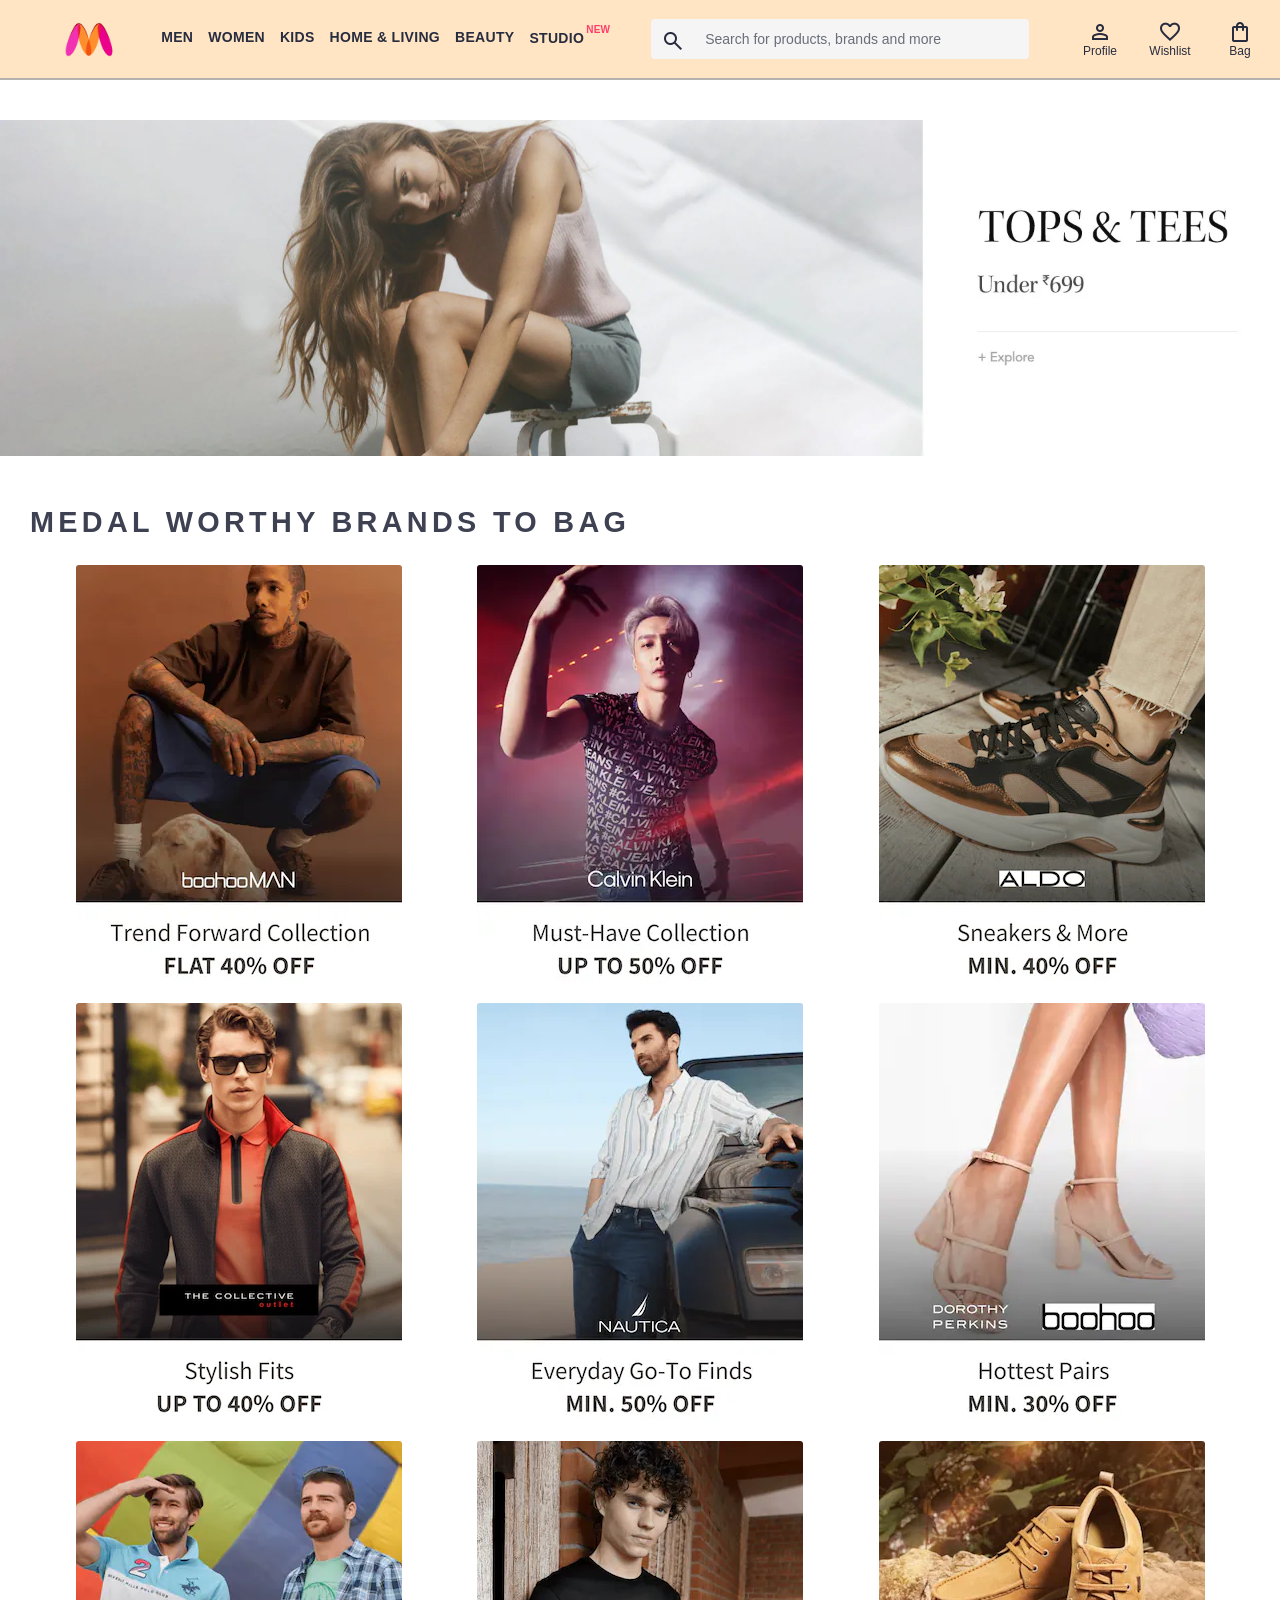
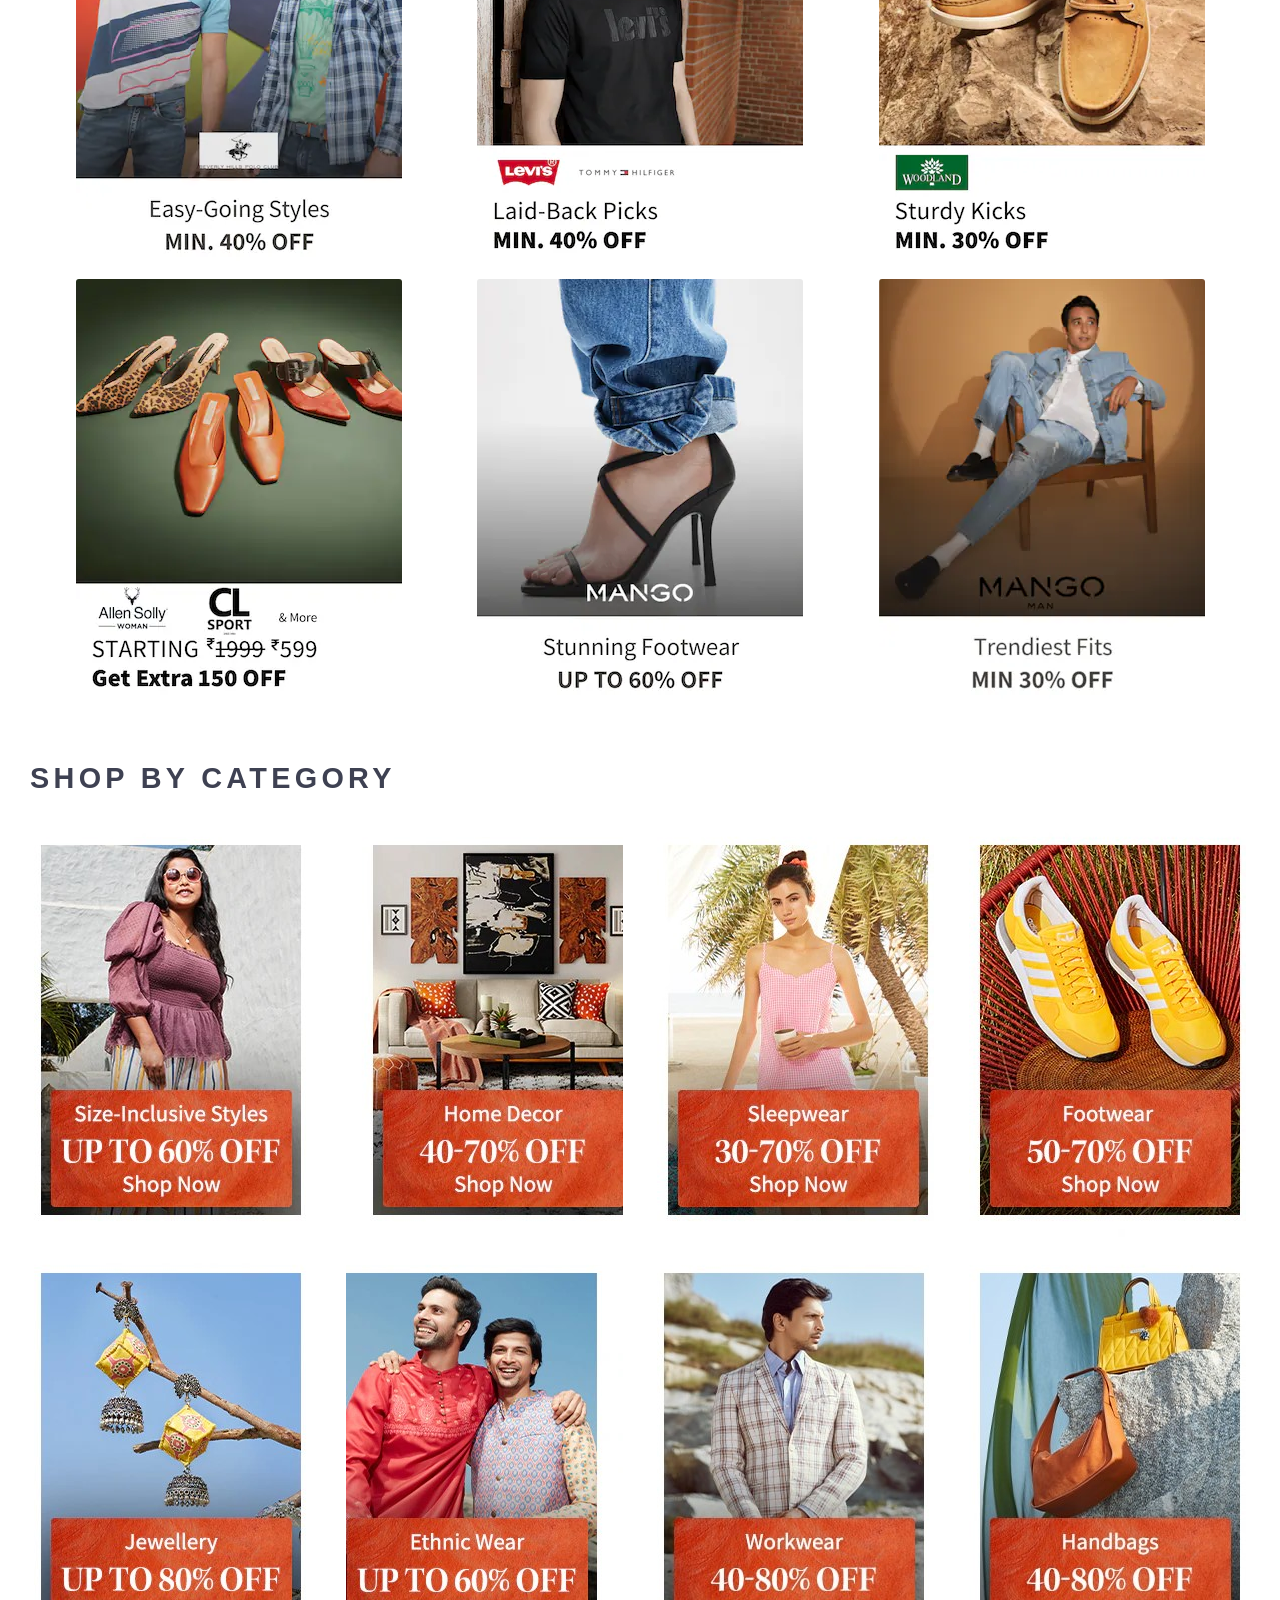
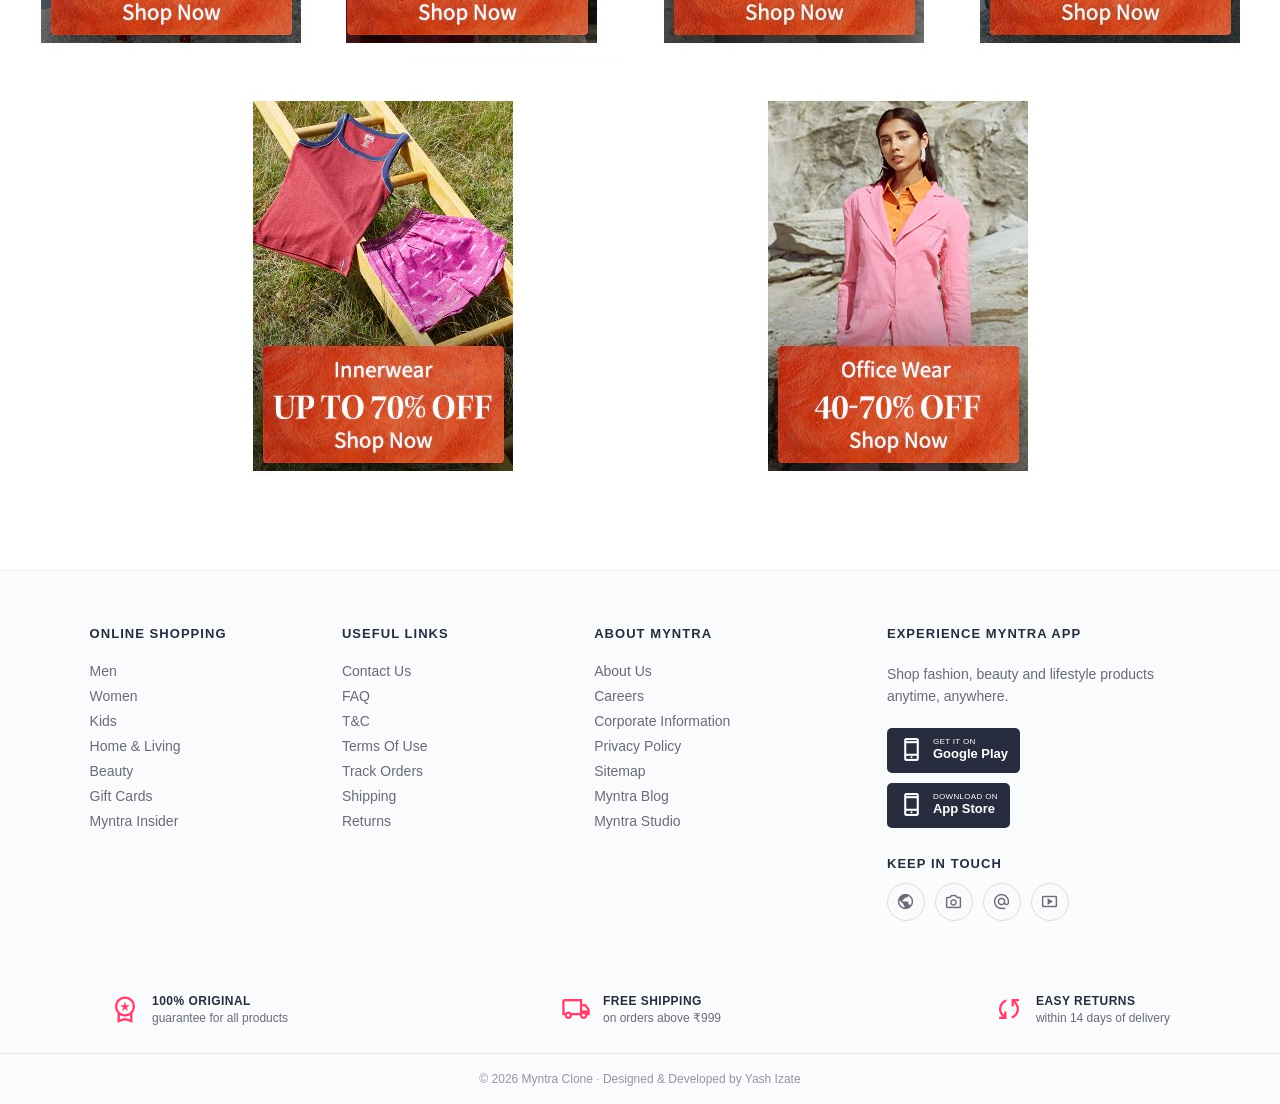
==== commit 199b0720: "fix 3" ====
--- a/Myntra/index.html
+++ b/Myntra/index.html
@@ -113,56 +113,163 @@
 
         <div class="footer_container">
 
+            <!-- Column 1 -->
             <div class="footer_column">
-                <h3>Online Shopping</h3>
+                <h3>ONLINE SHOPPING</h3>
                 <a href="#">Men</a>
                 <a href="#">Women</a>
                 <a href="#">Kids</a>
                 <a href="#">Home & Living</a>
                 <a href="#">Beauty</a>
-                <a href="#">Gift Card</a>
+                <a href="#">Gift Cards</a>
                 <a href="#">Myntra Insider</a>
             </div>
 
+
+            <!-- Column 2 -->
             <div class="footer_column">
-                <h3>Online Shopping</h3>
-                <a href="#">Men</a>
-                <a href="#">Women</a>
-                <a href="#">Kids</a>
-                <a href="#">Home & Living</a>
-                <a href="#">Beauty</a>
-                <a href="#">Gift Card</a>
-                <a href="#">Myntra Insider</a>
-            </div>
-
+                <h3>USEFUL LINKS</h3>
+                <a href="#">Contact Us</a>
+                <a href="#">FAQ</a>
+                <a href="#">T&C</a>
+                <a href="#">Terms Of Use</a>
+                <a href="#">Track Orders</a>
+                <a href="#">Shipping</a>
+                <a href="#">Returns</a>
+            </div>
+
+
+            <!-- Column 3 -->
             <div class="footer_column">
-                <h3>Online Shopping</h3>
-                <a href="#">Men</a>
-                <a href="#">Women</a>
-                <a href="#">Kids</a>
-                <a href="#">Home & Living</a>
-                <a href="#">Beauty</a>
-                <a href="#">Gift Card</a>
-                <a href="#">Myntra Insider</a>
-            </div>
-
-            <div class="footer_column">
-                <h3>Online Shopping</h3>
-                <a href="#">Men</a>
-                <a href="#">Women</a>
-                <a href="#">Kids</a>
-                <a href="#">Home & Living</a>
-                <a href="#">Beauty</a>
-                <a href="#">Gift Card</a>
-                <a href="#">Myntra Insider</a>
-            </div>
-
-        </div>
+                <h3>ABOUT MYNTRA</h3>
+                <a href="#">About Us</a>
+                <a href="#">Careers</a>
+                <a href="#">Corporate Information</a>
+                <a href="#">Privacy Policy</a>
+                <a href="#">Sitemap</a>
+                <a href="#">Myntra Blog</a>
+                <a href="#">Myntra Studio</a>
+            </div>
+
+
+            <!-- Column 4 -->
+            <div class="footer_column footer_highlight">
+
+                <h3>EXPERIENCE MYNTRA APP</h3>
+
+                <p class="footer_text">
+                    Shop fashion, beauty and lifestyle products
+                    anytime, anywhere.
+                </p>
+
+                <div class="app_buttons">
+
+                    <a href="#" class="app_button">
+                        <span class="material-symbols-outlined">
+                            phone_iphone
+                        </span>
+
+                        <span>
+                            <small>GET IT ON</small>
+                            Google Play
+                        </span>
+                    </a>
+
+                    <a href="#" class="app_button">
+                        <span class="material-symbols-outlined">
+                            phone_iphone
+                        </span>
+
+                        <span>
+                            <small>DOWNLOAD ON</small>
+                            App Store
+                        </span>
+                    </a>
+
+                </div>
+
+                <h3 class="follow_heading">KEEP IN TOUCH</h3>
+
+                <div class="social_icons">
+
+                    <a href="#" aria-label="Facebook">
+                        <span class="material-symbols-outlined">
+                            public
+                        </span>
+                    </a>
+
+                    <a href="#" aria-label="Instagram">
+                        <span class="material-symbols-outlined">
+                            photo_camera
+                        </span>
+                    </a>
+
+                    <a href="#" aria-label="Twitter">
+                        <span class="material-symbols-outlined">
+                            alternate_email
+                        </span>
+                    </a>
+
+                    <a href="#" aria-label="YouTube">
+                        <span class="material-symbols-outlined">
+                            smart_display
+                        </span>
+                    </a>
+
+                </div>
+
+            </div>
+
+        </div>
+
+
+        <!-- Trust / service section -->
+
+        <div class="footer_services">
+
+            <div class="service_item">
+                <span class="material-symbols-outlined">
+                    workspace_premium
+                </span>
+
+                <div>
+                    <strong>100% ORIGINAL</strong>
+                    <span>guarantee for all products</span>
+                </div>
+            </div>
+
+
+            <div class="service_item">
+                <span class="material-symbols-outlined">
+                    local_shipping
+                </span>
+
+                <div>
+                    <strong>FREE SHIPPING</strong>
+                    <span>on orders above ₹999</span>
+                </div>
+            </div>
+
+
+            <div class="service_item">
+                <span class="material-symbols-outlined">
+                    sync
+                </span>
+
+                <div>
+                    <strong>EASY RETURNS</strong>
+                    <span>within 14 days of delivery</span>
+                </div>
+            </div>
+
+        </div>
+
 
         <hr>
 
+
         <div class="copyright">
-            2023 www.myntra.com. All rights reserved.
+            © 2026 Myntra Clone · Designed & Developed by Yash Izate
         </div>
 
     </footer>
--- a/Myntra/index.css
+++ b/Myntra/index.css
@@ -1328,4 +1328,468 @@
         transition-duration: 0.01ms !important;
     }
 
-}+}
+
+/* =========================================================
+   IMPROVED FOOTER
+   ========================================================= */
+
+footer {
+    margin-top: 70px;
+    background-color: #fafbfc;
+    color: #282c3f;
+}
+
+
+/* =========================
+   MAIN FOOTER
+   ========================= */
+
+.footer_container {
+    padding: 55px 7% 45px;
+
+    display: grid;
+
+    grid-template-columns:
+        1fr
+        1fr
+        1.2fr
+        1.5fr;
+
+    gap: 50px;
+
+    background-color: #fafbfc;
+
+    border-top: 1px solid #eeeeee;
+}
+
+
+.footer_column {
+    display: flex;
+    flex-direction: column;
+}
+
+
+.footer_column h3 {
+    color: #282c3f;
+
+    font-size: 13px;
+    font-weight: 700;
+
+    letter-spacing: 0.08em;
+
+    margin-bottom: 22px;
+
+    transition:
+        color 0.25s ease,
+        transform 0.25s ease;
+}
+
+
+.footer_column:hover h3 {
+    color: #ff3f6c;
+    transform: translateX(3px);
+}
+
+
+.footer_column a {
+    width: fit-content;
+
+    color: #696b79;
+
+    font-size: 14px;
+
+    text-decoration: none;
+
+    padding-bottom: 9px;
+
+    transition:
+        color 0.25s ease,
+        transform 0.25s ease;
+}
+
+
+.footer_column a:hover {
+    color: #ff3f6c;
+
+    transform: translateX(5px);
+}
+
+
+/* =========================
+   APP SECTION
+   ========================= */
+
+.footer_text {
+    color: #696b79;
+
+    font-size: 14px;
+
+    line-height: 1.6;
+
+    max-width: 280px;
+
+    margin-bottom: 20px;
+}
+
+
+.app_buttons {
+    display: flex;
+
+    flex-direction: column;
+
+    gap: 10px;
+
+    margin-bottom: 28px;
+}
+
+
+.app_button {
+    width: 175px;
+
+    min-height: 45px;
+
+    display: flex;
+
+    align-items: center;
+
+    gap: 9px;
+
+    padding: 7px 12px;
+
+    background-color: #282c3f;
+
+    color: #ffffff !important;
+
+    border-radius: 5px;
+
+    text-decoration: none;
+
+    transform: none !important;
+
+    transition:
+        background-color 0.25s ease,
+        transform 0.25s ease,
+        box-shadow 0.25s ease;
+}
+
+
+.app_button:hover {
+    background-color: #ff3f6c;
+
+    transform: translateY(-3px) !important;
+
+    box-shadow:
+        0 7px 16px rgba(0, 0, 0, 0.15);
+}
+
+
+.app_button .material-symbols-outlined {
+    font-size: 25px;
+}
+
+
+.app_button span:last-child {
+    display: flex;
+
+    flex-direction: column;
+
+    font-size: 13px;
+
+    font-weight: 600;
+}
+
+
+.app_button small {
+    font-size: 8px;
+
+    font-weight: 400;
+
+    letter-spacing: 0.04em;
+}
+
+
+/* =========================
+   SOCIAL MEDIA
+   ========================= */
+
+.follow_heading {
+    margin-bottom: 12px !important;
+}
+
+
+.social_icons {
+    display: flex;
+
+    align-items: center;
+
+    gap: 10px;
+}
+
+
+.social_icons a {
+    width: 38px;
+    height: 38px;
+
+    display: flex;
+
+    align-items: center;
+    justify-content: center;
+
+    padding: 0;
+
+    border: 1px solid #dddddd;
+
+    border-radius: 50%;
+
+    color: #696b79;
+
+    transition:
+        color 0.25s ease,
+        background-color 0.25s ease,
+        border-color 0.25s ease,
+        transform 0.25s ease;
+}
+
+
+.social_icons a:hover {
+    color: #ffffff;
+
+    background-color: #ff3f6c;
+
+    border-color: #ff3f6c;
+
+    transform: translateY(-4px);
+}
+
+
+.social_icons .material-symbols-outlined {
+    font-size: 19px;
+}
+
+
+/* =========================
+   SERVICE / TRUST SECTION
+   ========================= */
+
+.footer_services {
+    max-width: 1100px;
+
+    margin: 0 auto;
+
+    padding: 28px 20px;
+
+    display: flex;
+
+    justify-content: space-between;
+
+    align-items: center;
+
+    gap: 30px;
+}
+
+
+.service_item {
+    display: flex;
+
+    align-items: center;
+
+    gap: 12px;
+
+    color: #696b79;
+}
+
+
+.service_item > .material-symbols-outlined {
+    font-size: 30px;
+
+    color: #ff3f6c;
+
+    transition:
+        transform 0.3s ease;
+}
+
+
+.service_item:hover > .material-symbols-outlined {
+    transform: scale(1.15);
+}
+
+
+.service_item div {
+    display: flex;
+
+    flex-direction: column;
+
+    gap: 3px;
+}
+
+
+.service_item strong {
+    color: #282c3f;
+
+    font-size: 12px;
+
+    letter-spacing: 0.04em;
+}
+
+
+.service_item span {
+    font-size: 12px;
+}
+
+
+/* =========================
+   FOOTER HR
+   ========================= */
+
+footer hr {
+    border: none;
+
+    border-top: 1px solid #e5e5e5;
+
+    margin: 0;
+}
+
+
+/* =========================
+   COPYRIGHT
+   ========================= */
+
+.copyright {
+    color: #94969f;
+
+    text-align: center;
+
+    font-size: 12px;
+
+    padding: 18px 15px;
+}
+
+
+/* =========================================================
+   FOOTER - TABLET
+   ========================================================= */
+
+@media (max-width: 900px) {
+
+    .footer_container {
+        grid-template-columns:
+            1fr
+            1fr;
+
+        gap: 40px 50px;
+
+        padding: 45px 7%;
+    }
+
+    .footer_highlight {
+        grid-column: span 2;
+    }
+
+    .app_buttons {
+        flex-direction: row;
+        flex-wrap: wrap;
+    }
+
+    .footer_services {
+        flex-wrap: wrap;
+
+        justify-content: center;
+    }
+
+}
+
+
+/* =========================================================
+   FOOTER - MOBILE
+   ========================================================= */
+
+@media (max-width: 600px) {
+
+    .footer_container {
+        grid-template-columns: 1fr 1fr;
+
+        gap: 35px 25px;
+
+        padding: 40px 25px;
+    }
+
+
+    .footer_highlight {
+        grid-column: span 2;
+    }
+
+
+    .footer_column h3 {
+        font-size: 12px;
+
+        margin-bottom: 17px;
+    }
+
+
+    .footer_column a {
+        font-size: 13px;
+
+        padding-bottom: 8px;
+    }
+
+
+    .footer_text {
+        font-size: 13px;
+    }
+
+
+    .app_buttons {
+        flex-direction: column;
+    }
+
+
+    .footer_services {
+        flex-direction: column;
+
+        align-items: flex-start;
+
+        padding: 25px;
+
+        gap: 22px;
+    }
+
+
+    .service_item {
+        width: 100%;
+    }
+
+
+    .copyright {
+        font-size: 11px;
+
+        line-height: 1.6;
+    }
+
+}
+
+
+/* =========================================================
+   VERY SMALL MOBILE
+   ========================================================= */
+
+@media (max-width: 400px) {
+
+    .footer_container {
+        padding: 35px 18px;
+
+        gap: 30px 15px;
+    }
+
+
+    .footer_column a {
+        font-size: 12px;
+    }
+
+
+    .app_button {
+        width: 165px;
+    }
+
+}
+
